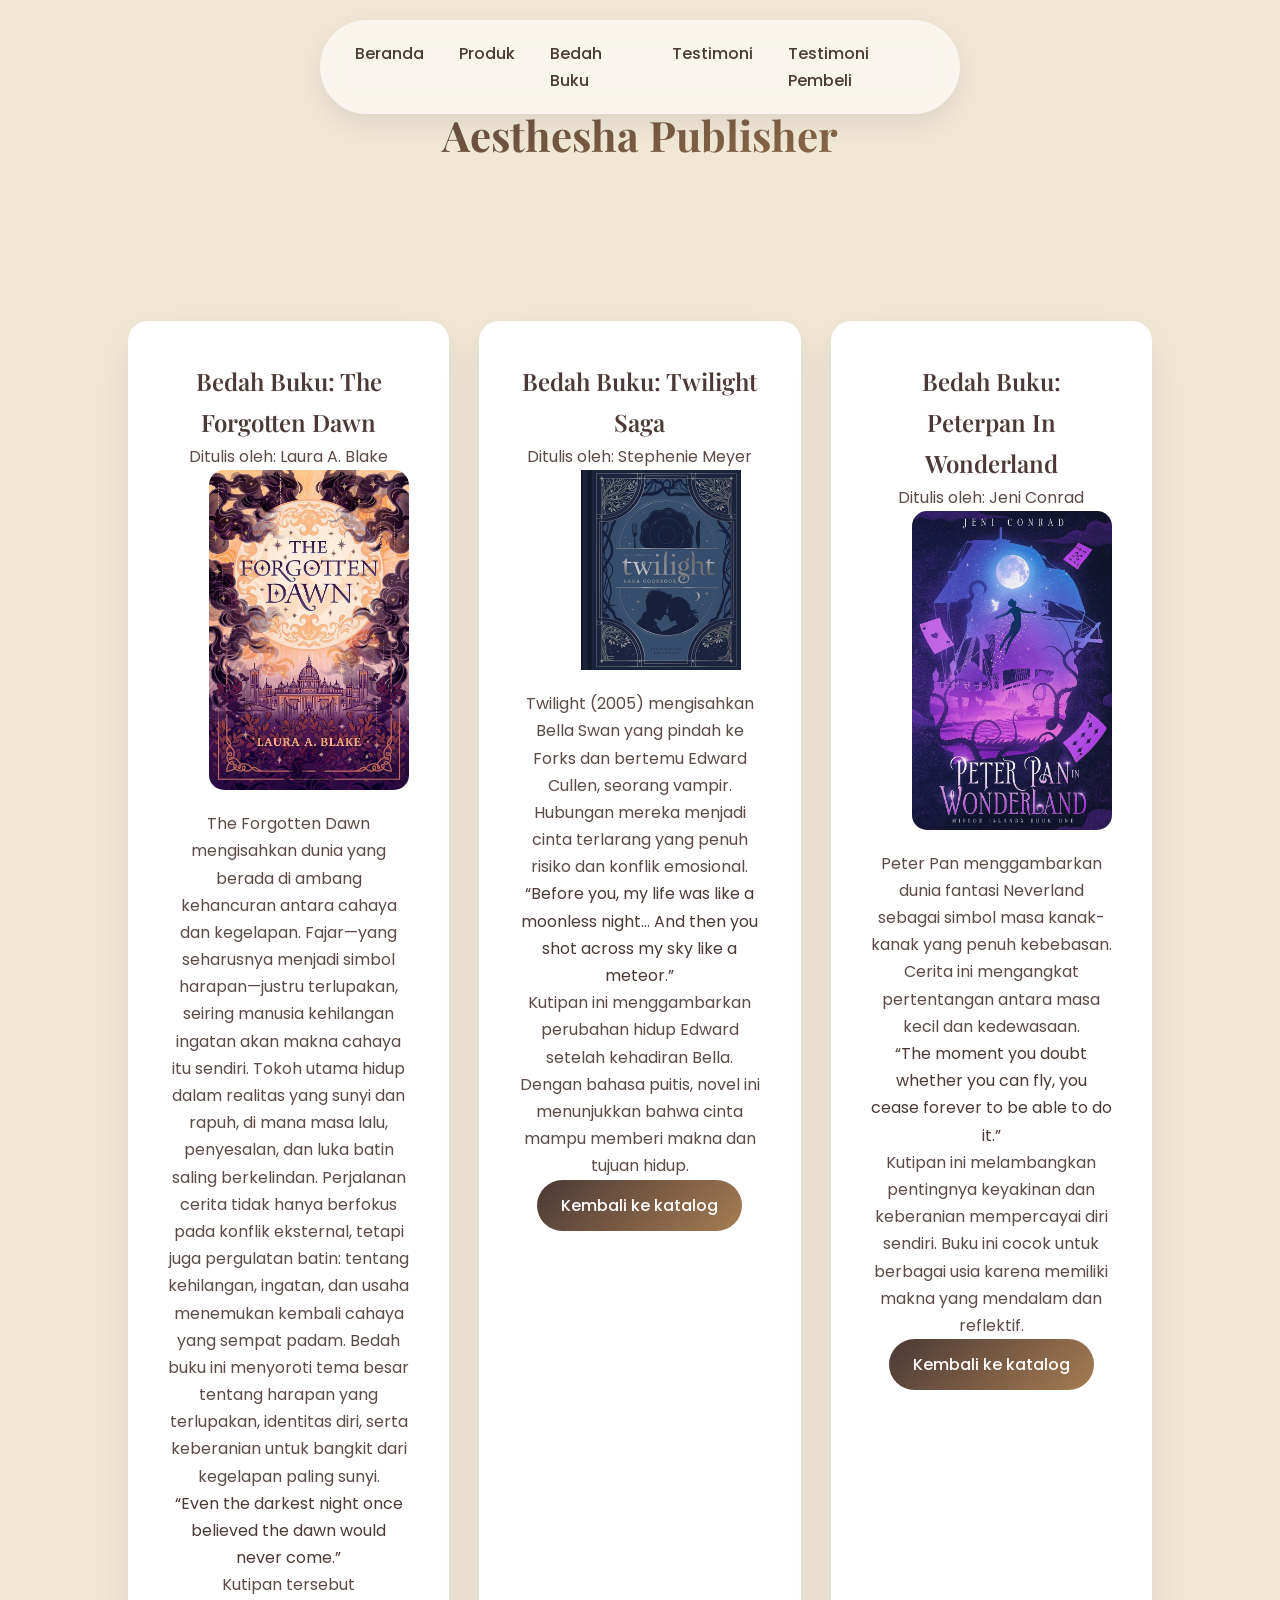
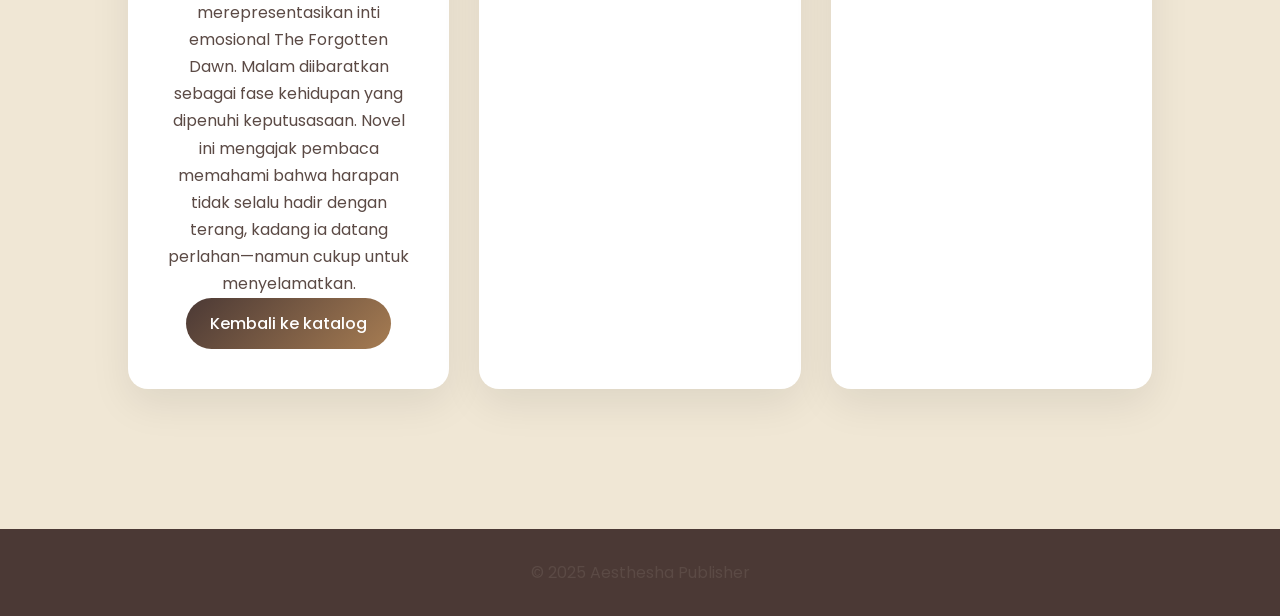
==== bedah-buku.html @ 23646049 "Update bedah-buku.html" ====
<!DOCTYPE html>
<html lang="id">
<head>
    <meta charset="UTF-8">
    <meta name="viewport" content="width=device-width, initial-scale=1.0">
    <title>Bedah Buku</title>
    <link rel="stylesheet" href="style.css" />
</head>
<body>

<nav>
    <a href="index.html">Beranda</a>
    <a href="produk.html">Produk</a>
    <a href="bedah-buku.html">Bedah Buku</a>
    <a href="testimoni.html">Testimoni</a>
    <a href="tampil-testimoni.html">Testimoni Pembeli</a>
</nav>

<h1>Aesthesha Publisher</h1>

<main>
<section class="daftar-produk">

<!-- ARTIKEL 1 -->
<article class="artikel">
    <h2>Bedah Buku: The Forgotten Dawn</h2>
    <p class="penulis">Ditulis oleh: Laura A. Blake</p>

    <img src="The Forgotten Dawn.jpg" alt="sampul The Forgotten Dawn" class="sampul">

    <p>
        The Forgotten Dawn mengisahkan dunia yang berada di ambang kehancuran antara cahaya dan kegelapan. Fajar—yang seharusnya menjadi simbol harapan—justru terlupakan, seiring manusia kehilangan ingatan akan makna cahaya itu sendiri. Tokoh utama hidup dalam realitas yang sunyi dan rapuh, di mana masa lalu, penyesalan, dan luka batin saling berkelindan. Perjalanan cerita tidak hanya berfokus pada konflik eksternal, tetapi juga pergulatan batin: tentang kehilangan, ingatan, dan usaha menemukan kembali cahaya yang sempat padam. Bedah buku ini menyoroti tema besar tentang harapan yang terlupakan, identitas diri, serta keberanian untuk bangkit dari kegelapan paling sunyi.
    </p>

    <blockquote>
        “Even the darkest night once believed the dawn would never come.”
    </blockquote>

    <p>
        Kutipan tersebut merepresentasikan inti emosional The Forgotten Dawn. Malam diibaratkan sebagai fase kehidupan yang dipenuhi keputusasaan. Novel ini mengajak pembaca memahami bahwa harapan tidak selalu hadir dengan terang, kadang ia datang perlahan—namun cukup untuk menyelamatkan.
    </p>

    <a href="produk.html" class="btn-kembali">Kembali ke katalog</a>
</article>


<!-- ARTIKEL 2 -->
<article class="artikel">
    <h2>Bedah Buku: Twilight Saga</h2>
    <p class="penulis">Ditulis oleh: Stephenie Meyer</p>

    <img src="twilight.jpg" alt="sampul Twilight" class="sampul">

    <p>
        Twilight (2005) mengisahkan Bella Swan yang pindah ke Forks dan bertemu Edward Cullen, seorang vampir. Hubungan mereka menjadi cinta terlarang yang penuh risiko dan konflik emosional.
    </p>

    <blockquote>
        “Before you, my life was like a moonless night... And then you shot across my sky like a meteor.”
    </blockquote>

    <p>
        Kutipan ini menggambarkan perubahan hidup Edward setelah kehadiran Bella. Dengan bahasa puitis, novel ini menunjukkan bahwa cinta mampu memberi makna dan tujuan hidup.
    </p>

    <a href="produk.html" class="btn-kembali">Kembali ke katalog</a>
</article>


<!-- ARTIKEL 3 -->
<article class="artikel">
    <h2>Bedah Buku: Peterpan In Wonderland</h2>
    <p class="penulis">Ditulis oleh: Jeni Conrad</p>

    <img src="peterpan.jpg" alt="sampul Peterpan" class="sampul">

    <p>
        Peter Pan menggambarkan dunia fantasi Neverland sebagai simbol masa kanak-kanak yang penuh kebebasan. Cerita ini mengangkat pertentangan antara masa kecil dan kedewasaan.
    </p>

    <blockquote>
        “The moment you doubt whether you can fly, you cease forever to be able to do it.”
    </blockquote>

    <p>
        Kutipan ini melambangkan pentingnya keyakinan dan keberanian mempercayai diri sendiri. Buku ini cocok untuk berbagai usia karena memiliki makna yang mendalam dan reflektif.
    </p>

    <a href="produk.html" class="btn-kembali">Kembali ke katalog</a>
</article>

</section>
</main>

<footer>
    <p>&copy; 2025 Aesthesha Publisher</p>
</footer>

</body>
</html>
---- style.css ----
@import url('https://fonts.googleapis.com/css2?family=Poppins:wght@300;400;500;600;700&family=Playfair+Display:wght@500;600;700&display=swap');
:root {
    --primary: #4b3935;
    --secondary: #cc953c;
    --cream: #F0E7D5;
    --soft-bg: #f8f5ee;
    --gradient: linear-gradient(135deg, #4b3935, #a67c52);
}

/* =========================
   GLOBAL STYLE
========================= */
body {
    margin: 0;
    padding: 0;
    font-family: 'Poppins', sans-serif;
    background: var(--soft-bg);
    color: var(--primary);
    line-height: 1.7;
}

/* Smooth transition global */
* {
    transition: all 0.3s ease-in-out;
}

/* =========================
   HEADINGS
========================= */
h1 {
    font-family: 'Playfair Display', serif;
    font-size: 42px;
    text-align: center;
    background: var(--gradient);
    -webkit-background-clip: text;
    -webkit-text-fill-color: transparent;
    margin-bottom: 10px;
}

h2 {
    font-family: 'Playfair Display', serif;
    font-weight: 600;
    text-align: center;
}

p {
    font-size: 16px;
    color: #5b4a45;
}

/* =========================
   HERO / SUB HEADER
========================= */
.sub-header {
    height: 350px;
    background-image: url(https://i.pinimg.com/1200x/c6/0b/34/c60b342e18bf46564493414c7ae3e330.jpg);
    background-size: cover;
    background-position: center;
    display: flex;
    justify-content: center;
    align-items: center;
    position: relative;
    color: white;
    font-size: 40px;
    font-weight: 600;
}

.sub-header::after {
    content: "";
    position: absolute;
    inset: 0;
    background: rgba(0,0,0,0.4);
    backdrop-filter: blur(3px);
}

.sub-header h1 {
    position: relative;
    z-index: 2;
    -webkit-text-fill-color: white;
}

/* =========================
   PRODUCT GRID
========================= */
.daftar-produk {
    display: grid;
    grid-template-columns: repeat(auto-fit, minmax(260px, 1fr));
    gap: 30px;
    padding: 60px 10%;
}

/* Product Card - Glass Modern */
.produk {
    background: rgba(255, 255, 255, 0.6);
    backdrop-filter: blur(12px);
    border-radius: 20px;
    padding: 25px;
    text-align: center;
    box-shadow: 0 10px 25px rgba(0,0,0,0.08);
}

.produk:hover {
    transform: translateY(-10px);
    box-shadow: 0 20px 40px rgba(0,0,0,0.15);
}

.produk img {
    width: 170px;
    border-radius: 15px;
    margin-bottom: 15px;
}

.produk h2 {
    font-size: 20px;
    margin-bottom: 5px;
}

.harga {
    font-weight: 600;
    color: var(--secondary);
    font-size: 18px;
}

/* =========================
   BUTTON
========================= */
.btn-kembali,
form button {
    display: inline-block;
    padding: 12px 24px;
    border-radius: 50px;
    background: var(--gradient);
    color: white;
    border: none;
    cursor: pointer;
    font-weight: 500;
}

.btn-kembali:hover,
form button:hover {
    transform: scale(1.05);
    box-shadow: 0 10px 20px rgba(0,0,0,0.2);
}

/* =========================
   ARTICLE SECTION
========================= */
.artikel {
    max-width: 800px;
    margin: 80px auto;
    padding: 40px;
    background: white;
    border-radius: 20px;
    box-shadow: 0 15px 40px rgba(0,0,0,0.08);
}

.artikel .sampul {
    width: 200px;
    float: right;
    margin: 0 0 20px 20px;
    border-radius: 15px;
}

/* =========================
   FORM STYLE
========================= */
.formulir {
    max-width: 600px;
    margin: 60px auto;
    padding: 40px;
    background: white;
    border-radius: 20px;
    box-shadow: 0 15px 35px rgba(0,0,0,0.08);
}

form input,
form select,
form textarea {
    width: 100%;
    padding: 12px;
    margin-bottom: 20px;
    border-radius: 10px;
    border: 1px solid #ddd;
    background: #fafafa;
}

form input:focus,
form select:focus,
form textarea:focus {
    border-color: var(--secondary);
    box-shadow: 0 0 0 3px rgba(204,149,60,0.2);
}
/* =========================
   NAVBAR MODERN ELEGANT
========================= */

nav {
    position: fixed;
    top: 20px;
    left: 50%;
    transform: translateX(-50%);
    background: rgba(255, 255, 255, 0.65);
    backdrop-filter: blur(15px);
    padding: 14px 35px;
    border-radius: 50px;
    display: flex;
    gap: 35px;
    box-shadow: 0 10px 30px rgba(0,0,0,0.08);
    z-index: 1000;
}

/* Hilangkan default link style */
nav a {
    text-decoration: none;
    color: #4b3935;
    font-weight: 500;
    position: relative;
    padding: 6px 0;
    transition: 0.3s ease;
}

/* Animasi underline modern */
nav a::after {
    content: "";
    position: absolute;
    width: 0%;
    height: 2px;
    bottom: 0;
    left: 0;
    background: #cc953c;
    transition: 0.3s ease;
}

nav a:hover::after {
    width: 100%;
}

nav a:hover {
    color: #cc953c;
}

/* ===== ROOT COLORS ===== */
:root {
    --primary: #4b3935;
    --secondary: #cc953c;
    --cream: #F0E7D5;
}

/* ===== GLOBAL ===== */
* { box-sizing: border-box; margin:0; padding:0; transition: all 0.3s ease-in-out;}
body {
    font-family: 'Poppins', sans-serif;
    line-height: 1.7;
    background: var(--cream);
    color: var(--primary);
}
a { text-decoration: none; }

/* ===== NAVBAR ===== */
nav {
    position: fixed;
    top: 20px;
    left: 50%;
    transform: translateX(-50%);
    background: rgba(255,255,255,0.6);
    backdrop-filter: blur(12px);
    padding: 14px 35px;
    border-radius: 50px;
    display: flex;
    gap: 35px;
    box-shadow: 0 10px 30px rgba(0,0,0,0.08);
    z-index: 1000;
}
nav a {
    color: var(--primary);
    font-weight: 500;
    position: relative;
    padding: 6px 0;
}
nav a::after {
    content: "";
    position: absolute;
    width: 0%;
    height: 2px;
    bottom: 0;
    left: 0;
    background: var(--secondary);
    transition: 0.3s ease;
}
nav a:hover::after { width: 100%; }
nav a:hover { color: var(--secondary); }

body { padding-top: 100px; } /* supaya navbar tidak menutupi konten */

/* ===== HERO ===== */
.hero-intro {
    height: 80vh;
    background: linear-gradient(rgba(0,0,0,0.5), rgba(0,0,0,0.5)),
                url('https://i.pinimg.com/1200x/c5/23/e6/c523e62aae341afcd67e589ad8c7843d.jpg');
    background-size: cover;
    background-position: center;
    display: flex;
    align-items: center;
    justify-content: center;
    text-align: center;
}
.hero-content { color: white; }
.hero-content h1 { font-size: 48px; font-family: 'Playfair Display', serif; }
.hero-content .tagline { font-size: 18px; margin-top: 10px; font-style: italic; }

/* ===== SECTION ===== */
section { padding: 80px 10%; text-align: center; }
.intro p, .closing p { max-width: 700px; margin: 20px auto; font-size: 17px; }
.collection ul { list-style: none; padding:0; max-width: 800px; margin:40px auto; text-align:left; }
.collection li { margin: 15px 0; font-size: 17px; }

/* ===== CLOSING SECTION ===== */
.closing {
    background: linear-gradient(135deg, var(--primary), var(--secondary));
    color: white;
    border-radius: 20px;
    margin: 60px 10%;
    padding: 60px 20px;
}

/* ===== FOOTER ===== */
footer {
    text-align: center;
    padding: 30px;
    background: var(--primary);
    color: var(--cream);

    blockquote {
    font-style: italic;                 /* Italic untuk kesan klasik */
    padding-left: 20px;                 /* Jarak dari border */
    margin: 20px 0;                     /* Jarak dari paragraf lain */
    border-left: 4px solid #4b3935;     /* Border kiri warna coklat tua */
    color: #4b3935;                     /* Warna teks coklat sesuai tema */
    background-color: #F0E7D5;          /* Cream background ringan */
    border-radius: 5px;                 /* Sedikit lengkung di kotak */
    padding: 15px 20px;                 /* Ruang dalam block */
    box-shadow: 0 2px 5px rgba(75, 57, 53, 0.1); /* Sedikit shadow untuk depth */
    margin-top: 60px;
}
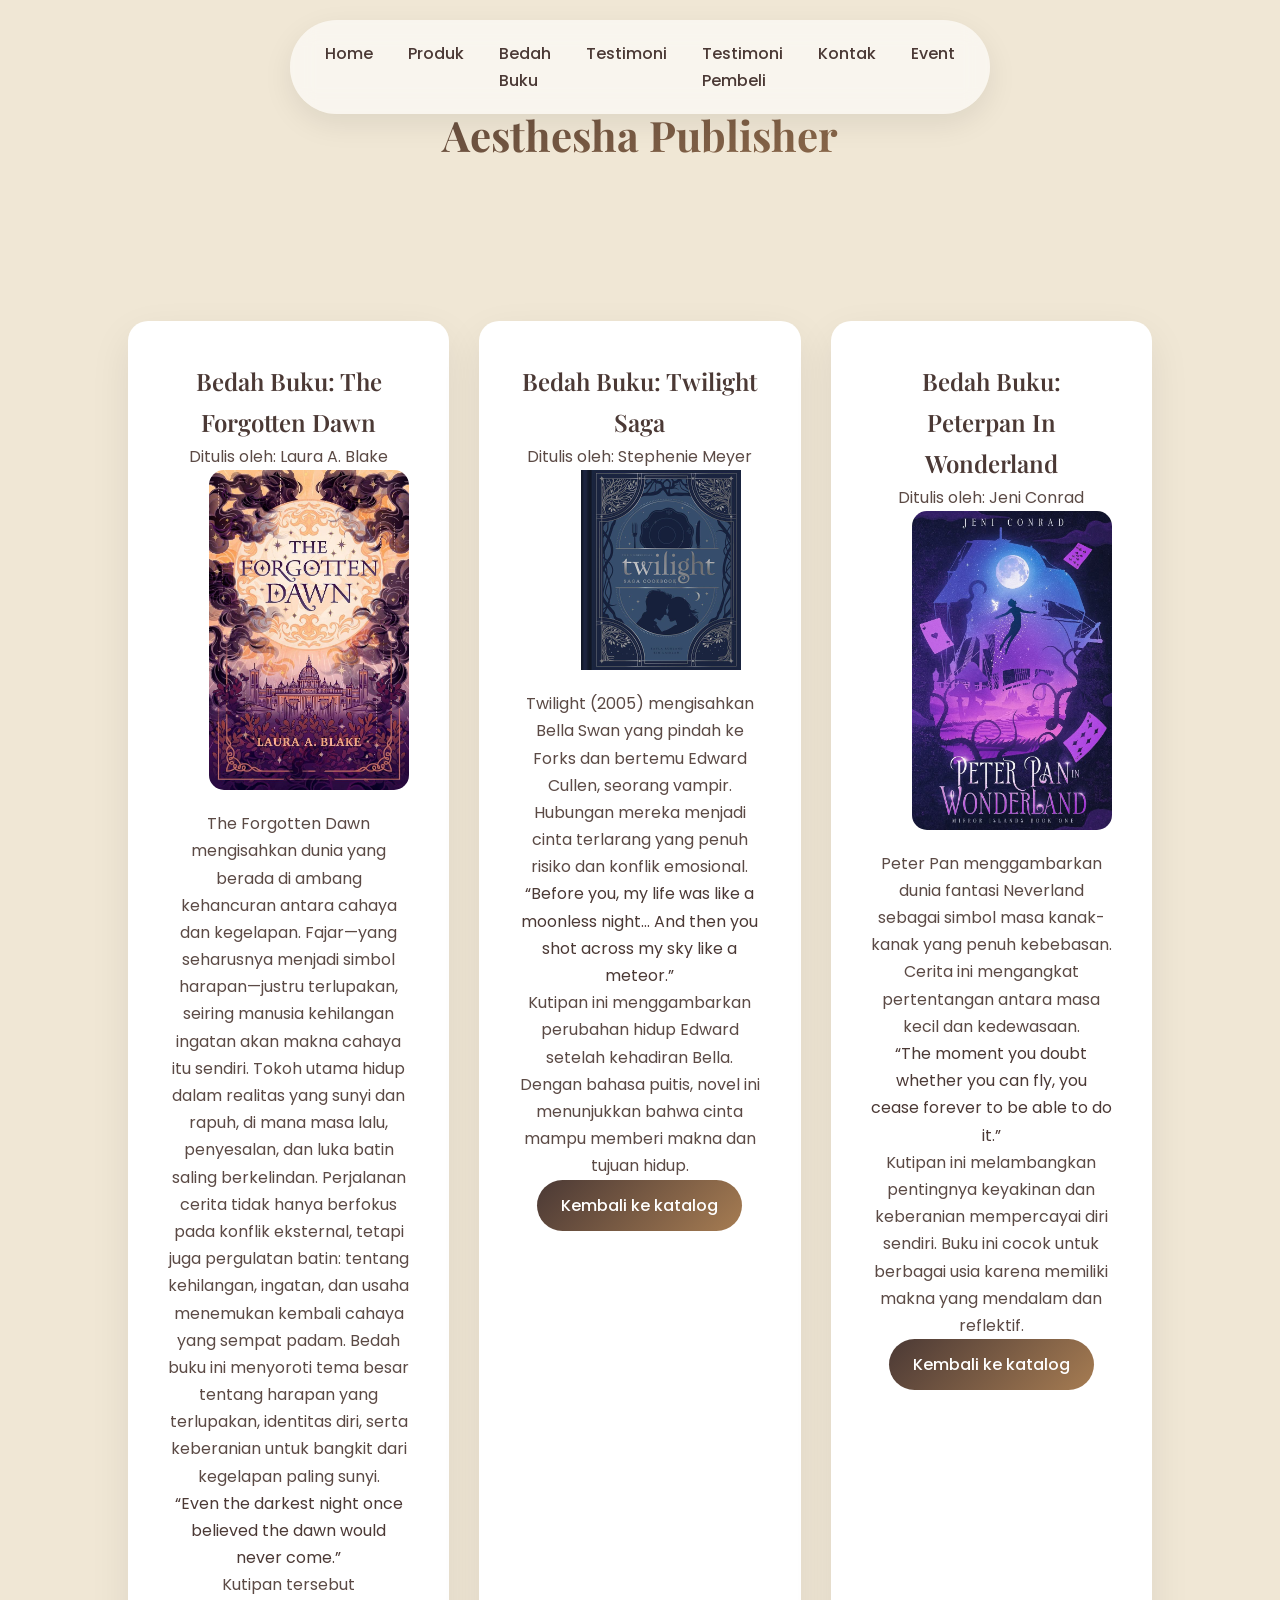
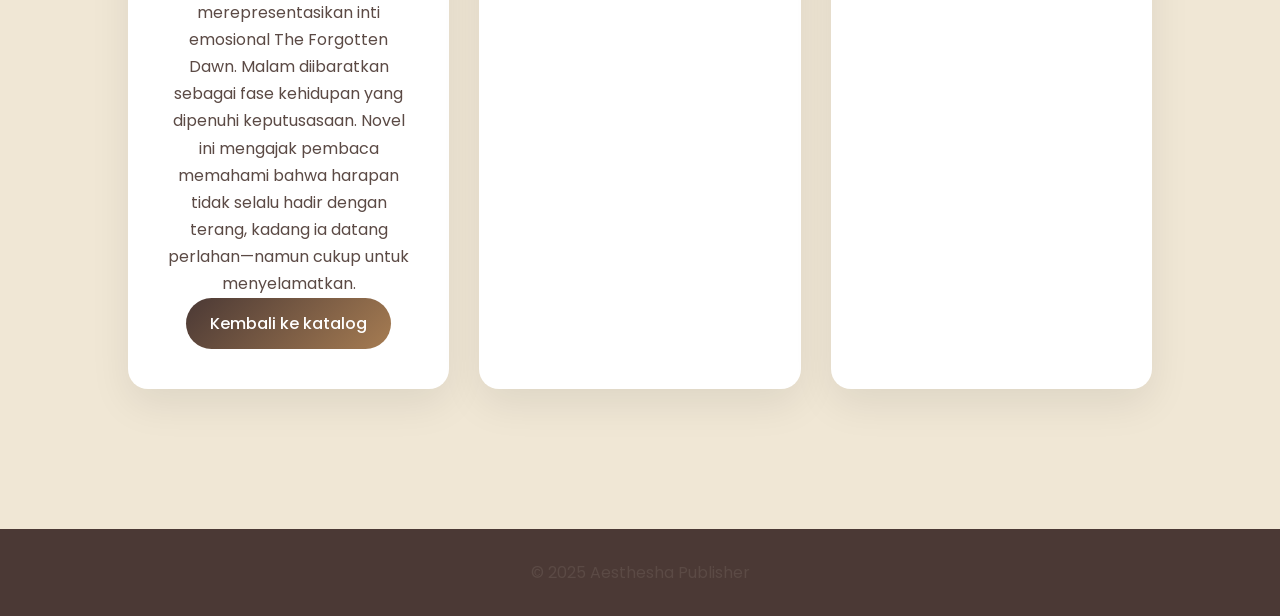
==== commit f198a99c: "Update bedah-buku.html" ====
--- a/bedah-buku.html
+++ b/bedah-buku.html
@@ -9,11 +9,13 @@
 <body>
 
 <nav>
-    <a href="index.html">Beranda</a>
+    <a href="index.html">Home</a>
     <a href="produk.html">Produk</a>
-    <a href="bedah-buku.html">Bedah Buku</a>
+    <a href="bedahbuku.html">Bedah Buku</a>
     <a href="testimoni.html">Testimoni</a>
     <a href="tampil-testimoni.html">Testimoni Pembeli</a>
+    <a href="kontak.html">Kontak</a>
+    <a href="event.html">Event</a>
 </nav>
 
 <h1>Aesthesha Publisher</h1>
@@ -98,3 +100,4 @@
 
 </body>
 </html>
+
--- a/style.css
+++ b/style.css
@@ -343,6 +343,80 @@
     margin-top: 60px;
 }
 
-
-
-
+    body {
+    font-family: Arial, sans-serif;
+    margin: 0;
+    padding: 0;
+}
+
+nav {
+    background: #f3f3f3;
+    padding: 12px;
+    text-align: center;
+}
+
+nav a {
+    margin: 0 15px;
+    text-decoration: none;
+    color: #333;
+}
+
+h1 {
+    text-align: center;
+    margin-top: 30px;
+}
+
+.daftar-produk {
+    width: 80%;
+    margin: auto;
+    padding: 40px 0;
+}
+
+.artikel {
+    background: #ffffff;
+    padding: 25px;
+    margin-bottom: 40px;
+    border-radius: 15px;
+    box-shadow: 0 10px 20px rgba(0,0,0,0.1);
+    transition: 0.3s;
+}
+
+.artikel:hover {
+    transform: translateY(-5px);
+}
+
+.penulis {
+    font-style: italic;
+    color: gray;
+}
+
+.sampul {
+    width: 200px;
+    margin: 15px 0;
+    border-radius: 10px;
+}
+
+blockquote {
+    border-left: 4px solid #aaa;
+    padding-left: 10px;
+    font-style: italic;
+    color: #555;
+}
+
+.btn-kembali {
+    display: inline-block;
+    margin-top: 15px;
+    padding: 8px 15px;
+    background: #6c63ff;
+    color: white;
+    text-decoration: none;
+    border-radius: 8px;
+}
+
+.btn-kembali:hover {
+    background: #4e47cc;
+}
+
+
+
+
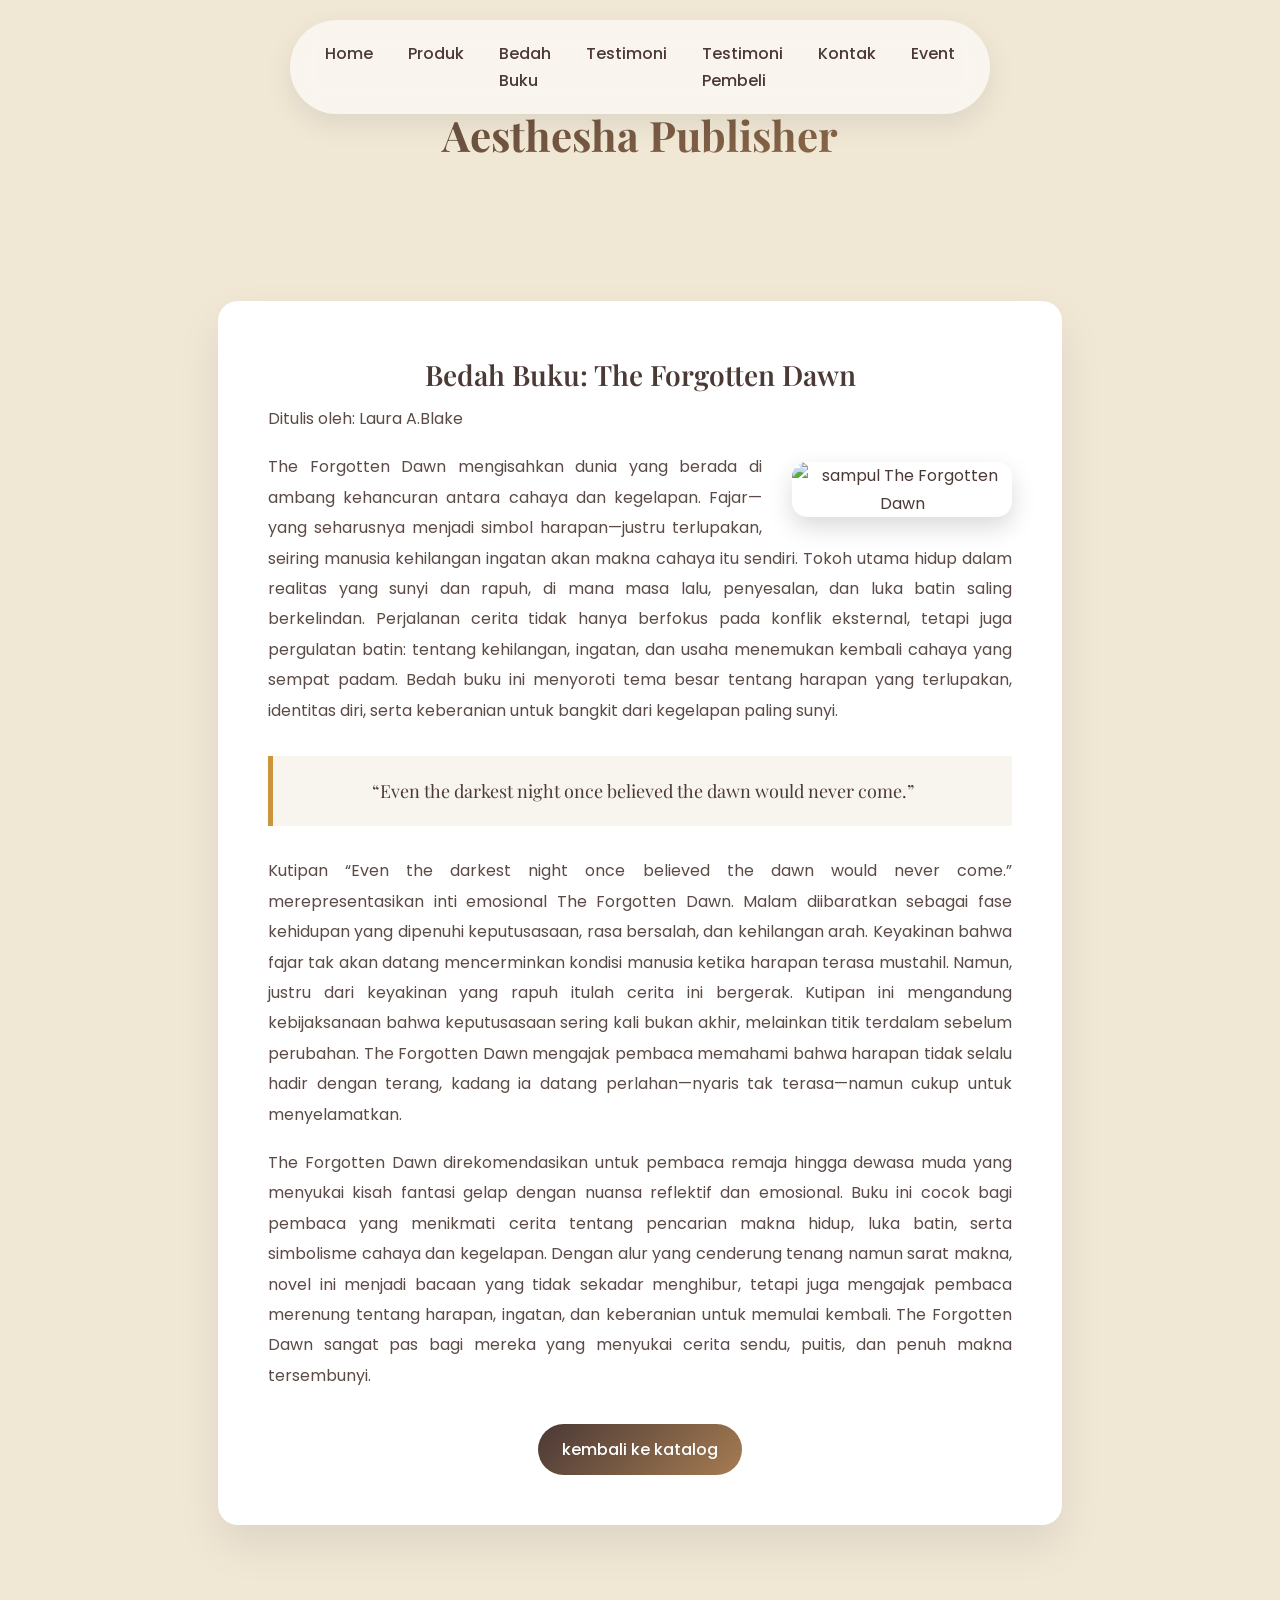
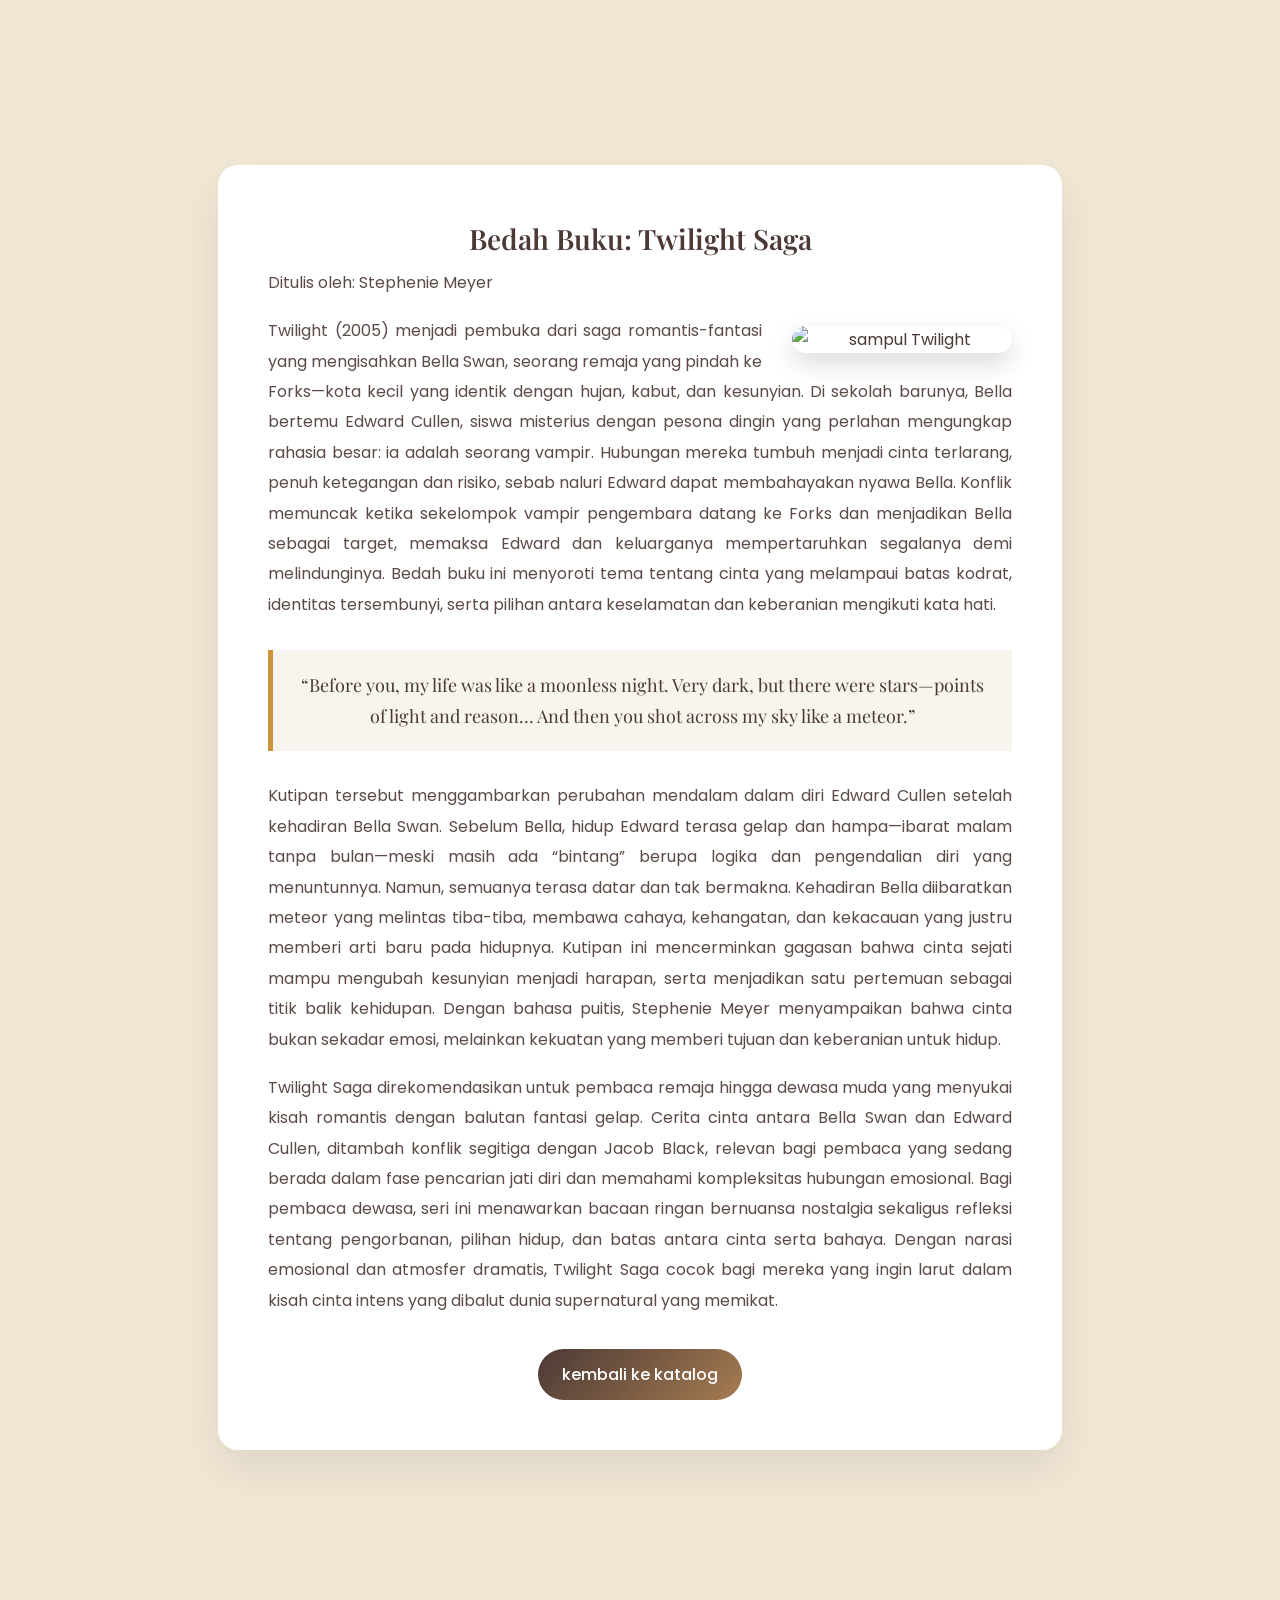
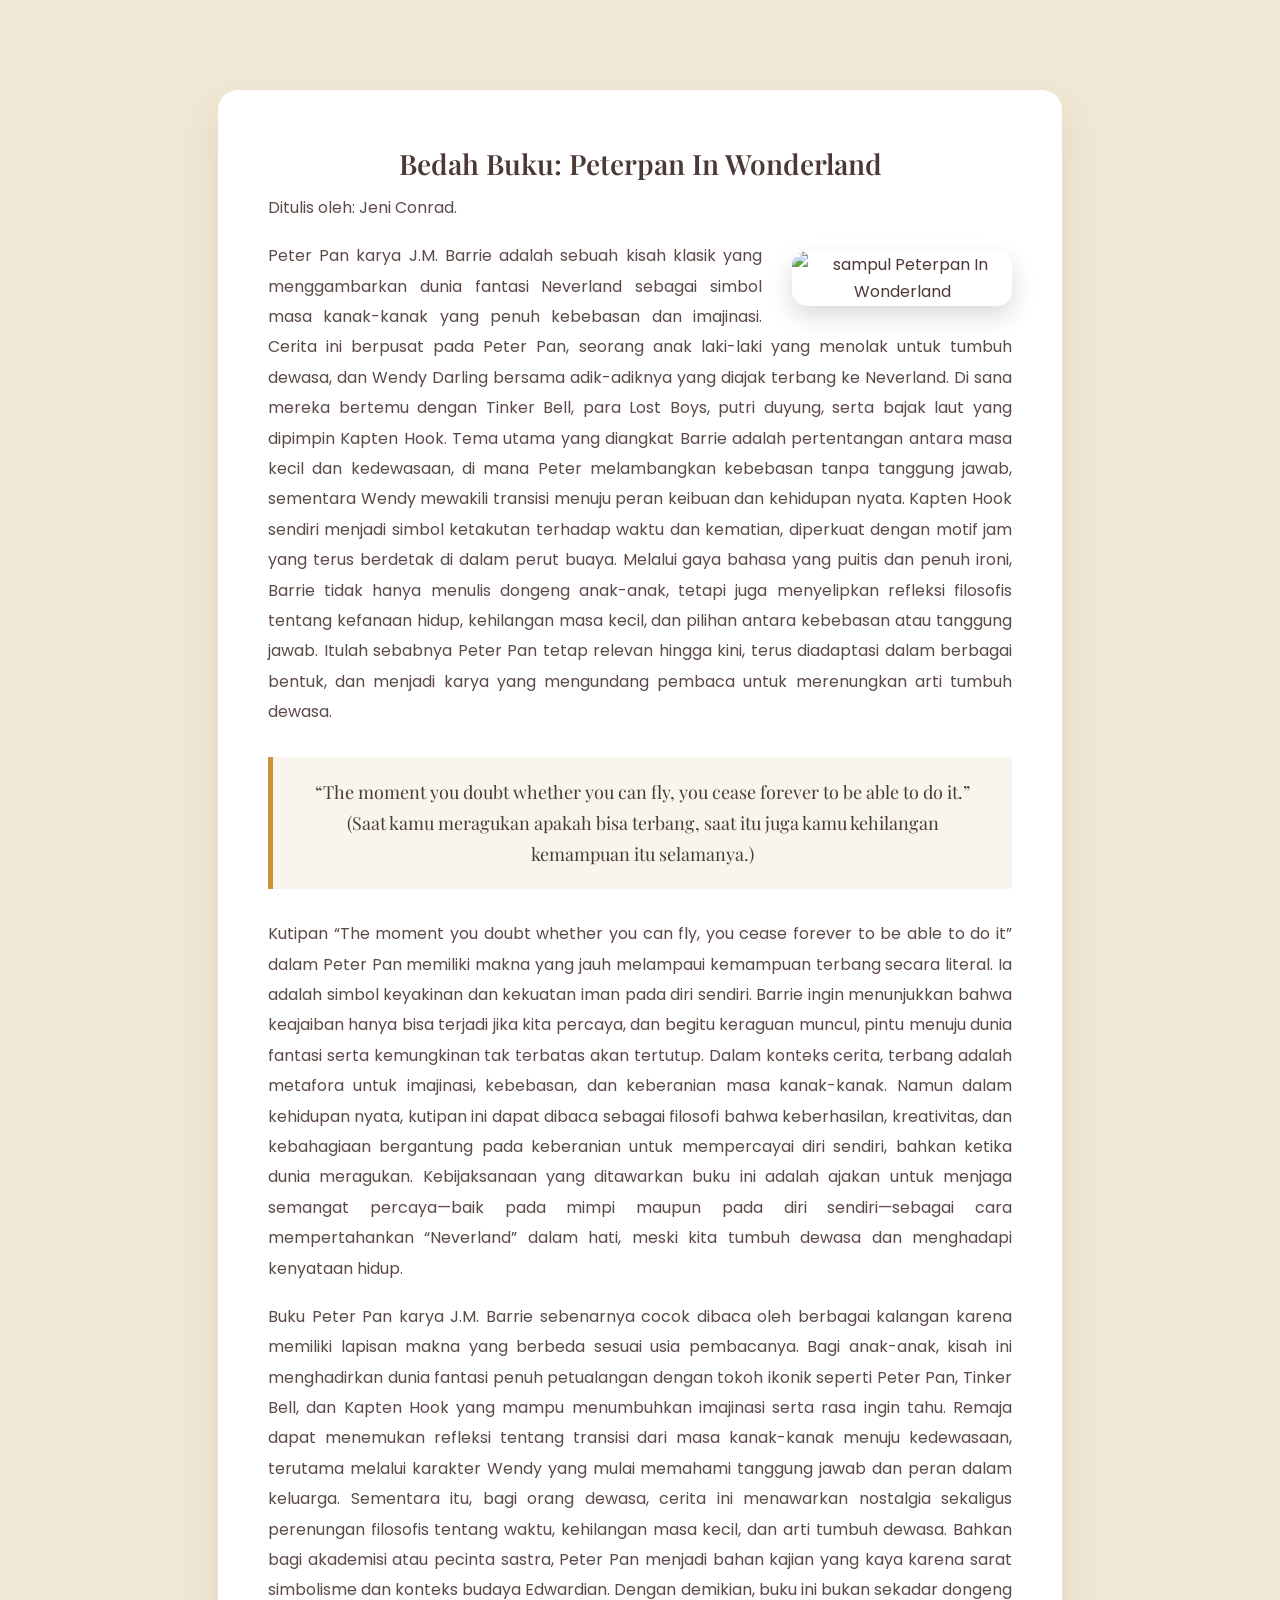
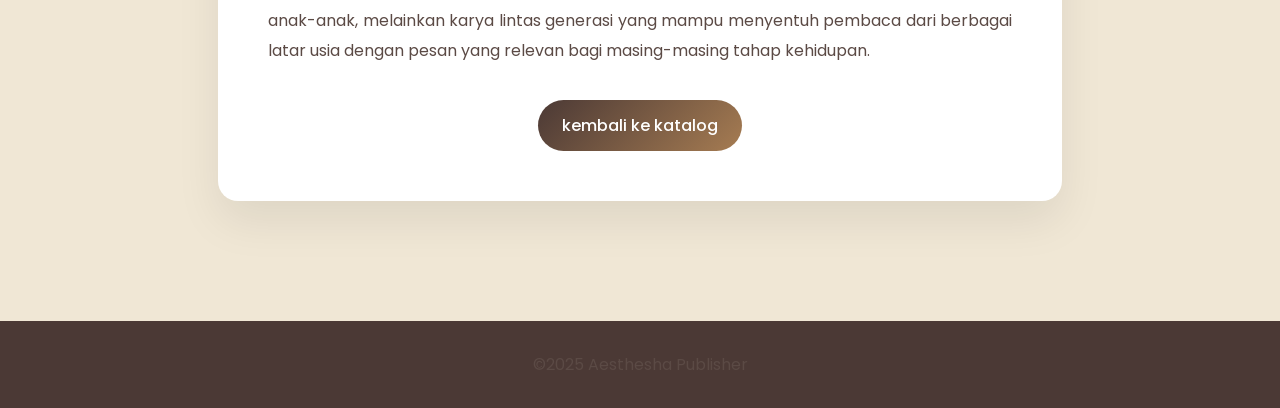
==== commit d5b42d54: "Update bedah-buku.html" ====
--- a/bedah-buku.html
+++ b/bedah-buku.html
@@ -3,11 +3,77 @@
 <head>
     <meta charset="UTF-8">
     <meta name="viewport" content="width=device-width, initial-scale=1.0">
-    <title>Bedah Buku</title>
+    <title>Produk Buku</title>
     <link rel="stylesheet" href="style.css" />
+    <style>
+.daftar-produk{
+    max-width:1100px;
+    margin:auto;
+}
+
+.artikel{
+    max-width:850px;
+    margin:60px auto;
+    padding:50px;
+    background:white;
+    border-radius:20px;
+    box-shadow:0 20px 45px rgba(0,0,0,0.08);
+}
+
+.artikel h2{
+    font-size:28px;
+    margin-bottom:5px;
+}
+
+.penulis{
+    text-align:center;
+    font-size:14px;
+    color:#a67c52;
+    margin-bottom:25px;
+    letter-spacing:.5px;
+}
+
+.artikel p{
+    text-align:justify;
+    line-height:1.9;
+    margin-bottom:18px;
+}
+
+/* Sampul buku */
+.artikel .sampul{
+    width:220px;
+    float:right;
+    margin:10px 0 20px 30px;
+    border-radius:15px;
+    box-shadow:0 10px 25px rgba(0,0,0,0.15);
+}
+
+/* Kutipan */
+.artikel blockquote{
+    font-family:'Playfair Display', serif;
+    font-size:18px;
+    background:#f8f5ee;
+    border-left:5px solid var(--secondary);
+    padding:20px 25px;
+    margin:30px 0;
+}
+
+/* tombol */
+.artikel .btn-kembali{
+    margin-top:15px;
+    display:inline-block;
+}
+
+/* clear float */
+.artikel::after{
+    content:"";
+    display:block;
+    clear:both;
+}
+
+    </style>
 </head>
 <body>
-
 <nav>
     <a href="index.html">Home</a>
     <a href="produk.html">Produk</a>
@@ -17,18 +83,14 @@
     <a href="kontak.html">Kontak</a>
     <a href="event.html">Event</a>
 </nav>
-
 <h1>Aesthesha Publisher</h1>
 
-<main>
 <section class="daftar-produk">
+<main class="artikel">
+    <h2>Bedah Buku: The Forgotten Dawn</h2>
+    <p class="Penulis">Ditulis oleh: Laura A.Blake </p>
 
-<!-- ARTIKEL 1 -->
-<article class="artikel">
-    <h2>Bedah Buku: The Forgotten Dawn</h2>
-    <p class="penulis">Ditulis oleh: Laura A. Blake</p>
-
-    <img src="The Forgotten Dawn.jpg" alt="sampul The Forgotten Dawn" class="sampul">
+    <img src="image/The Forgotten Dawn.jpg" alt="sampul The Forgotten Dawn" class="sampul">
 
     <p>
         The Forgotten Dawn mengisahkan dunia yang berada di ambang kehancuran antara cahaya dan kegelapan. Fajar—yang seharusnya menjadi simbol harapan—justru terlupakan, seiring manusia kehilangan ingatan akan makna cahaya itu sendiri. Tokoh utama hidup dalam realitas yang sunyi dan rapuh, di mana masa lalu, penyesalan, dan luka batin saling berkelindan. Perjalanan cerita tidak hanya berfokus pada konflik eksternal, tetapi juga pergulatan batin: tentang kehilangan, ingatan, dan usaha menemukan kembali cahaya yang sempat padam. Bedah buku ini menyoroti tema besar tentang harapan yang terlupakan, identitas diri, serta keberanian untuk bangkit dari kegelapan paling sunyi.
@@ -39,65 +101,70 @@
     </blockquote>
 
     <p>
-        Kutipan tersebut merepresentasikan inti emosional The Forgotten Dawn. Malam diibaratkan sebagai fase kehidupan yang dipenuhi keputusasaan. Novel ini mengajak pembaca memahami bahwa harapan tidak selalu hadir dengan terang, kadang ia datang perlahan—namun cukup untuk menyelamatkan.
+        Kutipan “Even the darkest night once believed the dawn would never come.” merepresentasikan inti emosional The Forgotten Dawn. Malam diibaratkan sebagai fase kehidupan yang dipenuhi keputusasaan, rasa bersalah, dan kehilangan arah. Keyakinan bahwa fajar tak akan datang mencerminkan kondisi manusia ketika harapan terasa mustahil. Namun, justru dari keyakinan yang rapuh itulah cerita ini bergerak. Kutipan ini mengandung kebijaksanaan bahwa keputusasaan sering kali bukan akhir, melainkan titik terdalam sebelum perubahan. The Forgotten Dawn mengajak pembaca memahami bahwa harapan tidak selalu hadir dengan terang, kadang ia datang perlahan—nyaris tak terasa—namun cukup untuk menyelamatkan.
     </p>
 
-    <a href="produk.html" class="btn-kembali">Kembali ke katalog</a>
-</article>
+    <p>
+        The Forgotten Dawn direkomendasikan untuk pembaca remaja hingga dewasa muda yang menyukai kisah fantasi gelap dengan nuansa reflektif dan emosional. Buku ini cocok bagi pembaca yang menikmati cerita tentang pencarian makna hidup, luka batin, serta simbolisme cahaya dan kegelapan. Dengan alur yang cenderung tenang namun sarat makna, novel ini menjadi bacaan yang tidak sekadar menghibur, tetapi juga mengajak pembaca merenung tentang harapan, ingatan, dan keberanian untuk memulai kembali. The Forgotten Dawn sangat pas bagi mereka yang menyukai cerita sendu, puitis, dan penuh makna tersembunyi.
+    </p>
 
+    <a href="produk.html" class="btn-kembali">kembali ke katalog</a>
+</main>
+</section>
 
-<!-- ARTIKEL 2 -->
-<article class="artikel">
+<section class="daftar-produk">
+<main class="artikel">
     <h2>Bedah Buku: Twilight Saga</h2>
-    <p class="penulis">Ditulis oleh: Stephenie Meyer</p>
+    <p class="Penulis">Ditulis oleh: Stephenie Meyer</p>
 
-    <img src="twilight.jpg" alt="sampul Twilight" class="sampul">
+    <img src="image/twilight.jpg" alt="sampul Twilight" class="sampul">
 
     <p>
-        Twilight (2005) mengisahkan Bella Swan yang pindah ke Forks dan bertemu Edward Cullen, seorang vampir. Hubungan mereka menjadi cinta terlarang yang penuh risiko dan konflik emosional.
+        Twilight (2005) menjadi pembuka dari saga romantis-fantasi yang mengisahkan Bella Swan, seorang remaja yang pindah ke Forks—kota kecil yang identik dengan hujan, kabut, dan kesunyian. Di sekolah barunya, Bella bertemu Edward Cullen, siswa misterius dengan pesona dingin yang perlahan mengungkap rahasia besar: ia adalah seorang vampir. Hubungan mereka tumbuh menjadi cinta terlarang, penuh ketegangan dan risiko, sebab naluri Edward dapat membahayakan nyawa Bella. Konflik memuncak ketika sekelompok vampir pengembara datang ke Forks dan menjadikan Bella sebagai target, memaksa Edward dan keluarganya mempertaruhkan segalanya demi melindunginya. Bedah buku ini menyoroti tema tentang cinta yang melampaui batas kodrat, identitas tersembunyi, serta pilihan antara keselamatan dan keberanian mengikuti kata hati.
     </p>
 
     <blockquote>
-        “Before you, my life was like a moonless night... And then you shot across my sky like a meteor.”
+        “Before you, my life was like a moonless night. Very dark, but there were stars—points of light and reason… And then you shot across my sky like a meteor.”
     </blockquote>
 
     <p>
-        Kutipan ini menggambarkan perubahan hidup Edward setelah kehadiran Bella. Dengan bahasa puitis, novel ini menunjukkan bahwa cinta mampu memberi makna dan tujuan hidup.
+        Kutipan tersebut menggambarkan perubahan mendalam dalam diri Edward Cullen setelah kehadiran Bella Swan. Sebelum Bella, hidup Edward terasa gelap dan hampa—ibarat malam tanpa bulan—meski masih ada “bintang” berupa logika dan pengendalian diri yang menuntunnya. Namun, semuanya terasa datar dan tak bermakna. Kehadiran Bella diibaratkan meteor yang melintas tiba-tiba, membawa cahaya, kehangatan, dan kekacauan yang justru memberi arti baru pada hidupnya. Kutipan ini mencerminkan gagasan bahwa cinta sejati mampu mengubah kesunyian menjadi harapan, serta menjadikan satu pertemuan sebagai titik balik kehidupan. Dengan bahasa puitis, Stephenie Meyer menyampaikan bahwa cinta bukan sekadar emosi, melainkan kekuatan yang memberi tujuan dan keberanian untuk hidup.
     </p>
 
-    <a href="produk.html" class="btn-kembali">Kembali ke katalog</a>
-</article>
+    <p>
+        Twilight Saga direkomendasikan untuk pembaca remaja hingga dewasa muda yang menyukai kisah romantis dengan balutan fantasi gelap. Cerita cinta antara Bella Swan dan Edward Cullen, ditambah konflik segitiga dengan Jacob Black, relevan bagi pembaca yang sedang berada dalam fase pencarian jati diri dan memahami kompleksitas hubungan emosional. Bagi pembaca dewasa, seri ini menawarkan bacaan ringan bernuansa nostalgia sekaligus refleksi tentang pengorbanan, pilihan hidup, dan batas antara cinta serta bahaya. Dengan narasi emosional dan atmosfer dramatis, Twilight Saga cocok bagi mereka yang ingin larut dalam kisah cinta intens yang dibalut dunia supernatural yang memikat.
+    </p>
+
+    <a href="produk.html" class="btn-kembali">kembali ke katalog</a>
+</main>
+</section>
 
 
-<!-- ARTIKEL 3 -->
-<article class="artikel">
+
+<section class="daftar-produk">
+<main class="artikel">
     <h2>Bedah Buku: Peterpan In Wonderland</h2>
-    <p class="penulis">Ditulis oleh: Jeni Conrad</p>
+    <p class="Penulis">Ditulis oleh: Jeni Conrad.</p>
 
-    <img src="peterpan.jpg" alt="sampul Peterpan" class="sampul">
+    <image src="image/peterpan.jpg" alt="sampul Peterpan In Wonderland" class="sampul"></image>
 
-    <p>
-        Peter Pan menggambarkan dunia fantasi Neverland sebagai simbol masa kanak-kanak yang penuh kebebasan. Cerita ini mengangkat pertentangan antara masa kecil dan kedewasaan.
-    </p>
+    <p> Peter Pan karya J.M. Barrie adalah sebuah kisah klasik yang menggambarkan dunia fantasi Neverland sebagai simbol masa kanak-kanak yang penuh kebebasan dan imajinasi. Cerita ini berpusat pada Peter Pan, seorang anak laki-laki yang menolak untuk tumbuh dewasa, dan Wendy Darling bersama adik-adiknya yang diajak terbang ke Neverland. Di sana mereka bertemu dengan Tinker Bell, para Lost Boys, putri duyung, serta bajak laut yang dipimpin Kapten Hook. Tema utama yang diangkat Barrie adalah pertentangan antara masa kecil dan kedewasaan, di mana Peter melambangkan kebebasan tanpa tanggung jawab, sementara Wendy mewakili transisi menuju peran keibuan dan kehidupan nyata. Kapten Hook sendiri menjadi simbol ketakutan terhadap waktu dan kematian, diperkuat dengan motif jam yang terus berdetak di dalam perut buaya. Melalui gaya bahasa yang puitis dan penuh ironi, Barrie tidak hanya menulis dongeng anak-anak, tetapi juga menyelipkan refleksi filosofis tentang kefanaan hidup, kehilangan masa kecil, dan pilihan antara kebebasan atau tanggung jawab. Itulah sebabnya Peter Pan tetap relevan hingga kini, terus diadaptasi dalam berbagai bentuk, dan menjadi karya yang mengundang pembaca untuk merenungkan arti tumbuh dewasa.</p>
 
     <blockquote>
-        “The moment you doubt whether you can fly, you cease forever to be able to do it.”
+        “The moment you doubt whether you can fly, you cease forever to be able to do it.”  
+(Saat kamu meragukan apakah bisa terbang, saat itu juga kamu kehilangan kemampuan itu selamanya.)
     </blockquote>
 
-    <p>
-        Kutipan ini melambangkan pentingnya keyakinan dan keberanian mempercayai diri sendiri. Buku ini cocok untuk berbagai usia karena memiliki makna yang mendalam dan reflektif.
-    </p>
+    <p>Kutipan “The moment you doubt whether you can fly, you cease forever to be able to do it” dalam Peter Pan memiliki makna yang jauh melampaui kemampuan terbang secara literal. Ia adalah simbol keyakinan dan kekuatan iman pada diri sendiri. Barrie ingin menunjukkan bahwa keajaiban hanya bisa terjadi jika kita percaya, dan begitu keraguan muncul, pintu menuju dunia fantasi serta kemungkinan tak terbatas akan tertutup. Dalam konteks cerita, terbang adalah metafora untuk imajinasi, kebebasan, dan keberanian masa kanak-kanak. Namun dalam kehidupan nyata, kutipan ini dapat dibaca sebagai filosofi bahwa keberhasilan, kreativitas, dan kebahagiaan bergantung pada keberanian untuk mempercayai diri sendiri, bahkan ketika dunia meragukan. Kebijaksanaan yang ditawarkan buku ini adalah ajakan untuk menjaga semangat percaya—baik pada mimpi maupun pada diri sendiri—sebagai cara mempertahankan “Neverland” dalam hati, meski kita tumbuh dewasa dan menghadapi kenyataan hidup.</p>
+   
+    <p>Buku Peter Pan karya J.M. Barrie sebenarnya cocok dibaca oleh berbagai kalangan karena memiliki lapisan makna yang berbeda sesuai usia pembacanya. Bagi anak-anak, kisah ini menghadirkan dunia fantasi penuh petualangan dengan tokoh ikonik seperti Peter Pan, Tinker Bell, dan Kapten Hook yang mampu menumbuhkan imajinasi serta rasa ingin tahu. Remaja dapat menemukan refleksi tentang transisi dari masa kanak-kanak menuju kedewasaan, terutama melalui karakter Wendy yang mulai memahami tanggung jawab dan peran dalam keluarga. Sementara itu, bagi orang dewasa, cerita ini menawarkan nostalgia sekaligus perenungan filosofis tentang waktu, kehilangan masa kecil, dan arti tumbuh dewasa. Bahkan bagi akademisi atau pecinta sastra, Peter Pan menjadi bahan kajian yang kaya karena sarat simbolisme dan konteks budaya Edwardian. Dengan demikian, buku ini bukan sekadar dongeng anak-anak, melainkan karya lintas generasi yang mampu menyentuh pembaca dari berbagai latar usia dengan pesan yang relevan bagi masing-masing tahap kehidupan.</p>
 
-    <a href="produk.html" class="btn-kembali">Kembali ke katalog</a>
-</article>
+<a href="produk.html" class="btn-kembali"> kembali ke katalog </a>
 
+</main>
 </section>
-</main>
-
 <footer>
-    <p>&copy; 2025 Aesthesha Publisher</p>
+    <p>&copy;2025 Aesthesha Publisher</p>
 </footer>
-
 </body>
 </html>
-
--- a/style.css
+++ b/style.css
@@ -343,80 +343,3 @@
     margin-top: 60px;
 }
 
-    body {
-    font-family: Arial, sans-serif;
-    margin: 0;
-    padding: 0;
-}
-
-nav {
-    background: #f3f3f3;
-    padding: 12px;
-    text-align: center;
-}
-
-nav a {
-    margin: 0 15px;
-    text-decoration: none;
-    color: #333;
-}
-
-h1 {
-    text-align: center;
-    margin-top: 30px;
-}
-
-.daftar-produk {
-    width: 80%;
-    margin: auto;
-    padding: 40px 0;
-}
-
-.artikel {
-    background: #ffffff;
-    padding: 25px;
-    margin-bottom: 40px;
-    border-radius: 15px;
-    box-shadow: 0 10px 20px rgba(0,0,0,0.1);
-    transition: 0.3s;
-}
-
-.artikel:hover {
-    transform: translateY(-5px);
-}
-
-.penulis {
-    font-style: italic;
-    color: gray;
-}
-
-.sampul {
-    width: 200px;
-    margin: 15px 0;
-    border-radius: 10px;
-}
-
-blockquote {
-    border-left: 4px solid #aaa;
-    padding-left: 10px;
-    font-style: italic;
-    color: #555;
-}
-
-.btn-kembali {
-    display: inline-block;
-    margin-top: 15px;
-    padding: 8px 15px;
-    background: #6c63ff;
-    color: white;
-    text-decoration: none;
-    border-radius: 8px;
-}
-
-.btn-kembali:hover {
-    background: #4e47cc;
-}
-
-
-
-
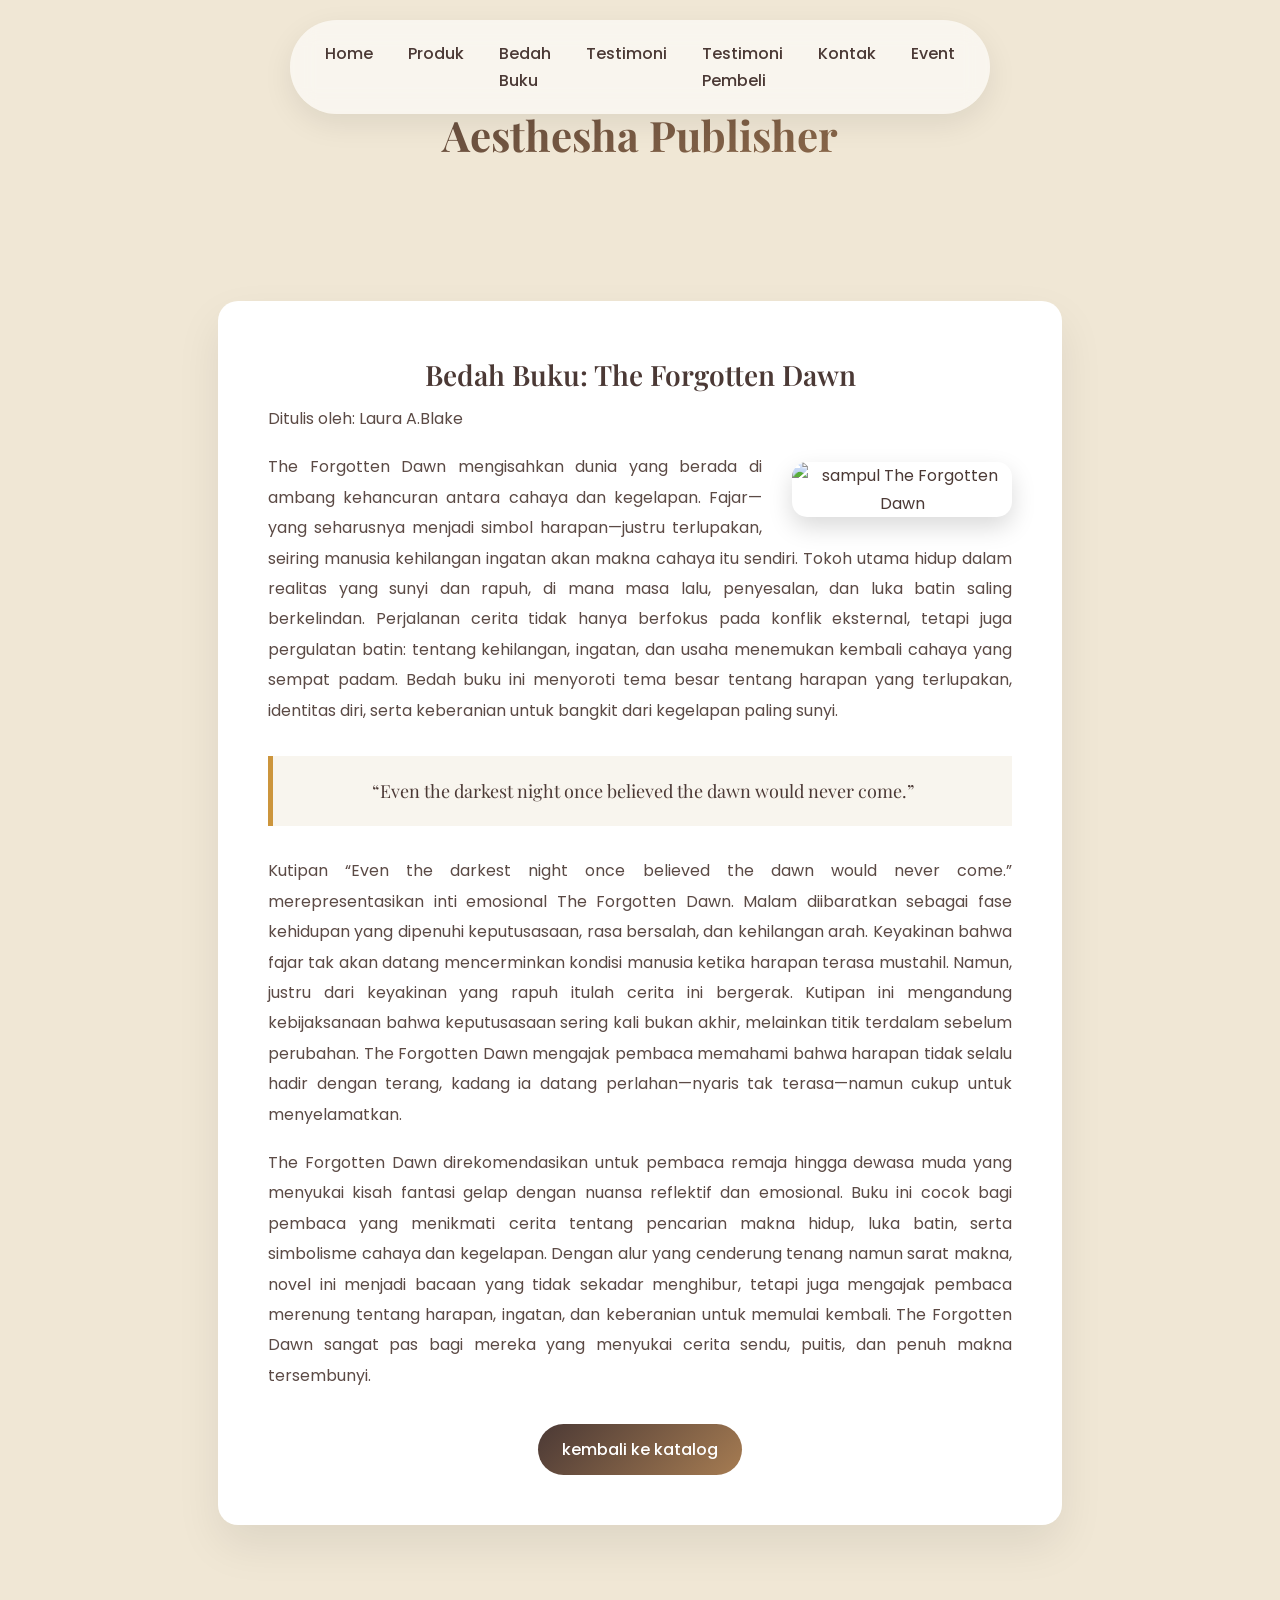
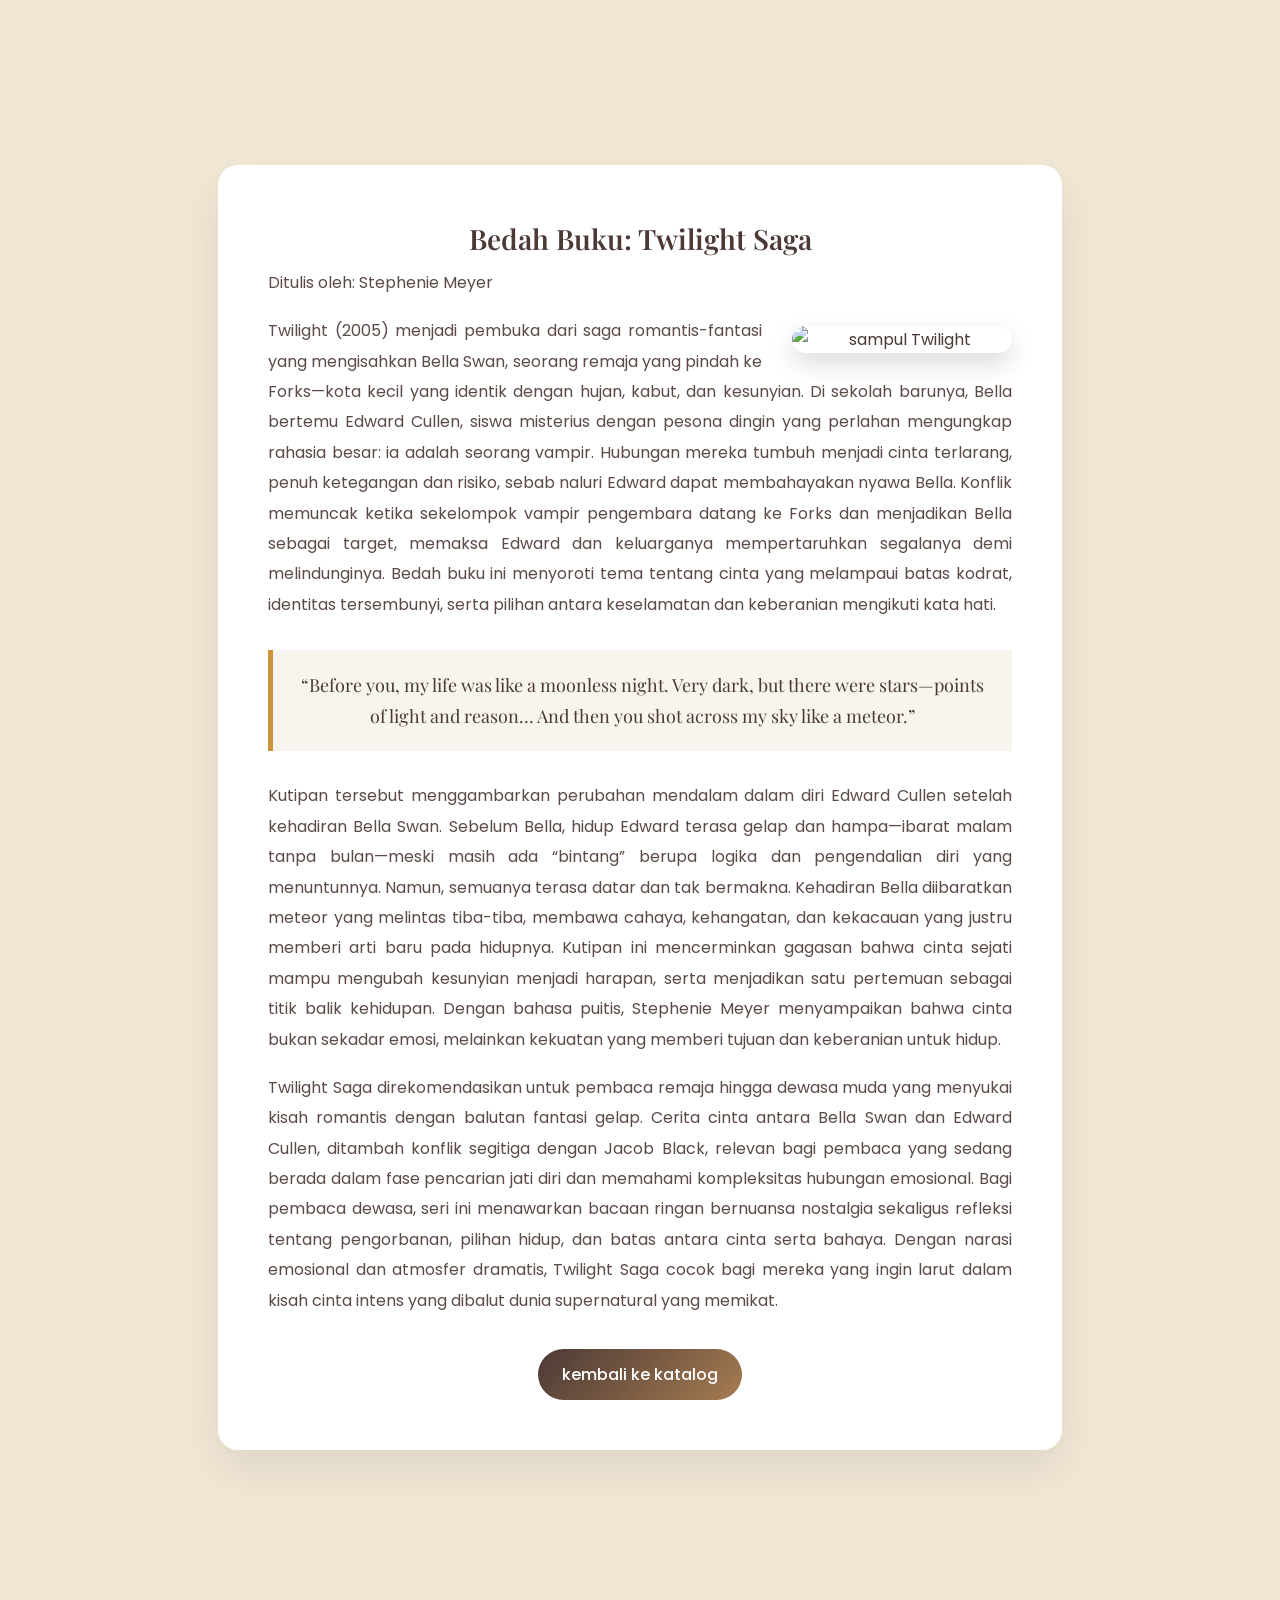
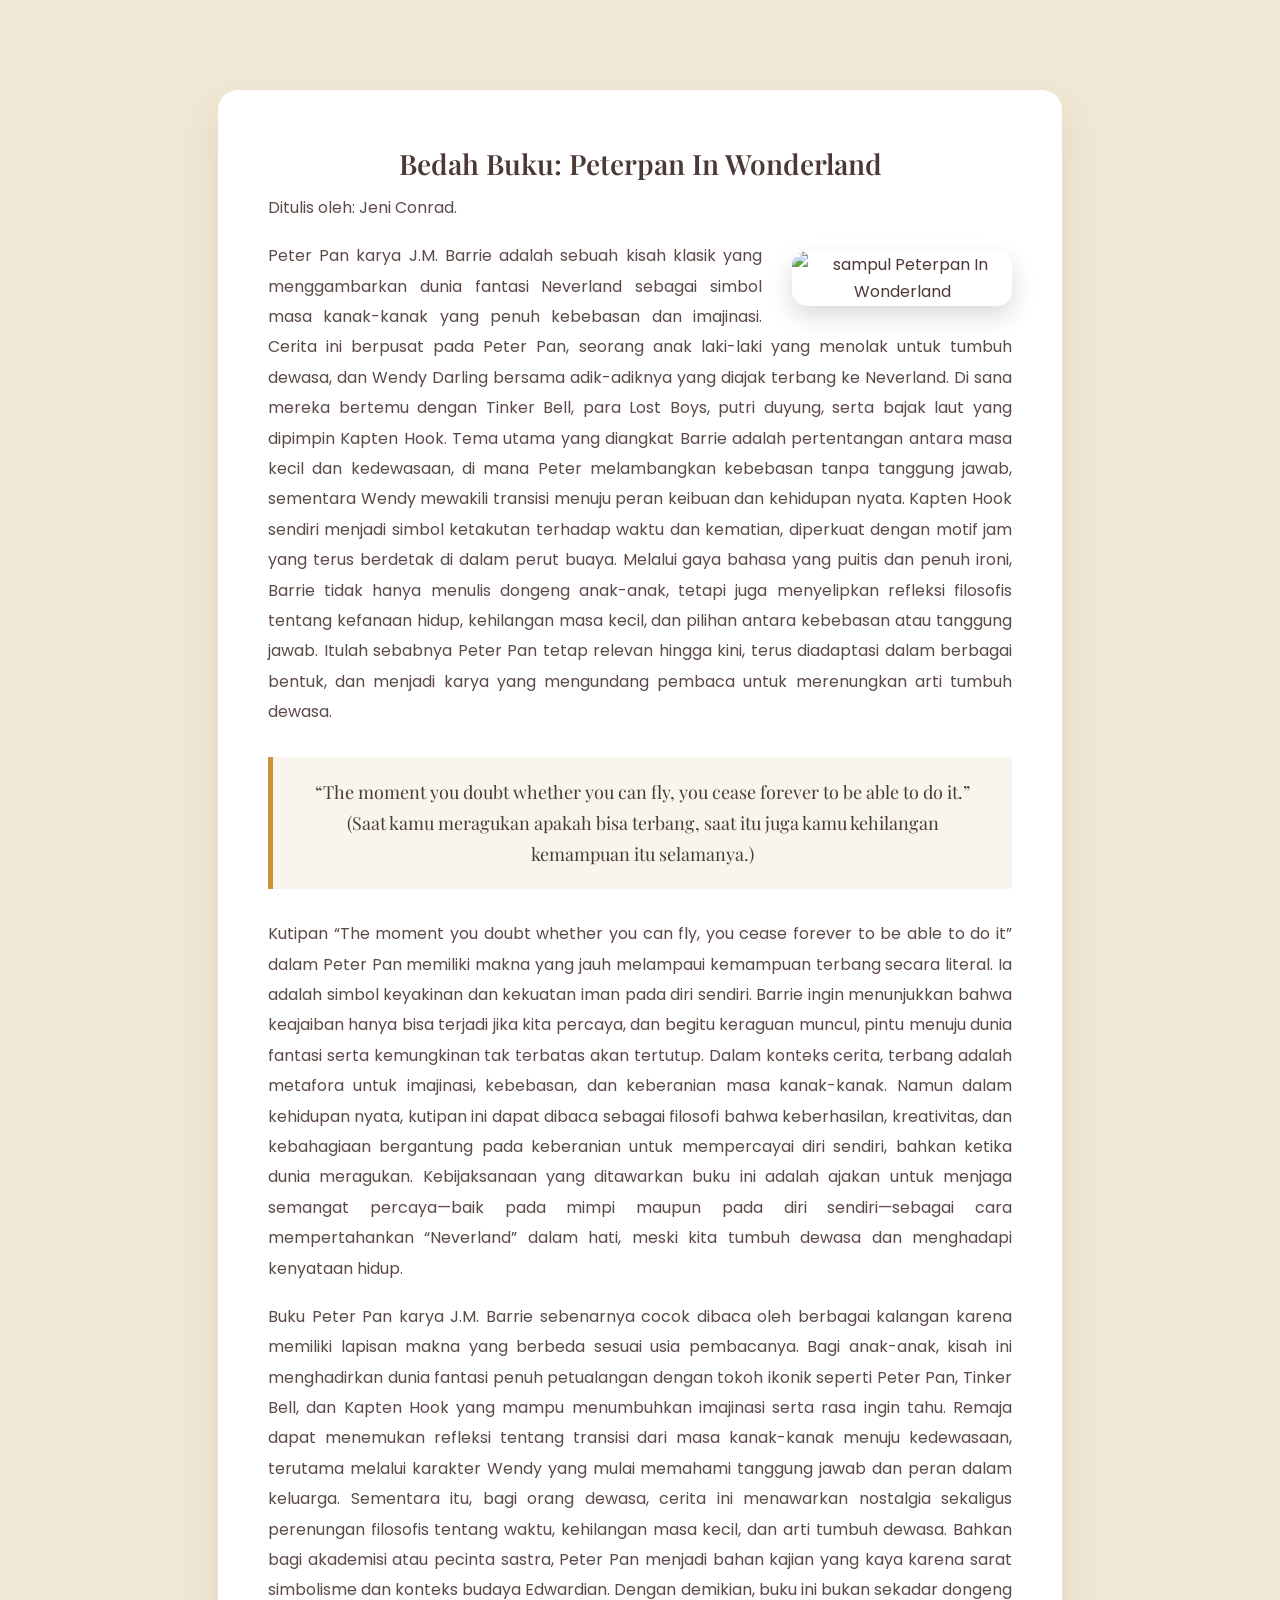
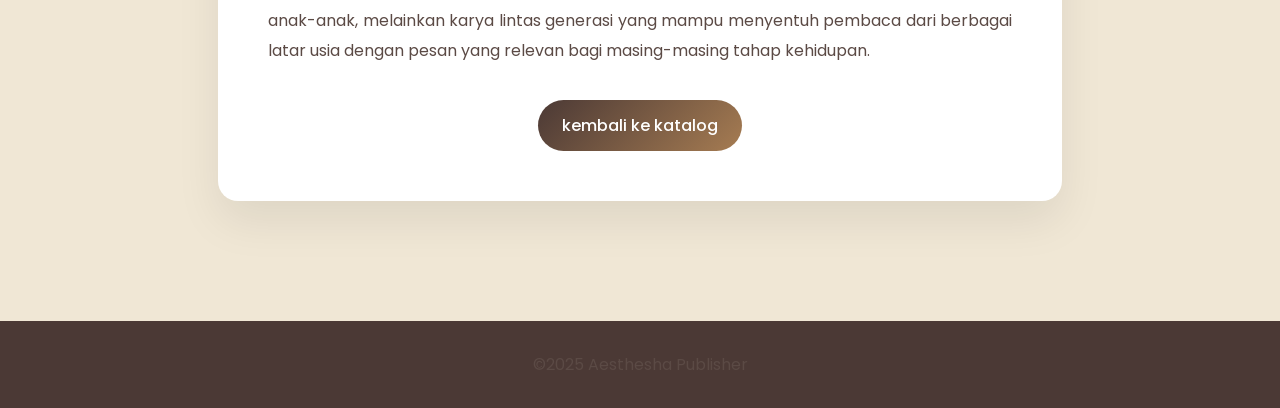
==== commit af8e0d06: "Update bedah-buku.html" ====
--- a/bedah-buku.html
+++ b/bedah-buku.html
@@ -77,7 +77,7 @@
 <nav>
     <a href="index.html">Home</a>
     <a href="produk.html">Produk</a>
-    <a href="bedahbuku.html">Bedah Buku</a>
+    <a href="bedah-buku.html">Bedah Buku</a>
     <a href="testimoni.html">Testimoni</a>
     <a href="tampil-testimoni.html">Testimoni Pembeli</a>
     <a href="kontak.html">Kontak</a>
@@ -168,3 +168,4 @@
 </footer>
 </body>
 </html>
+
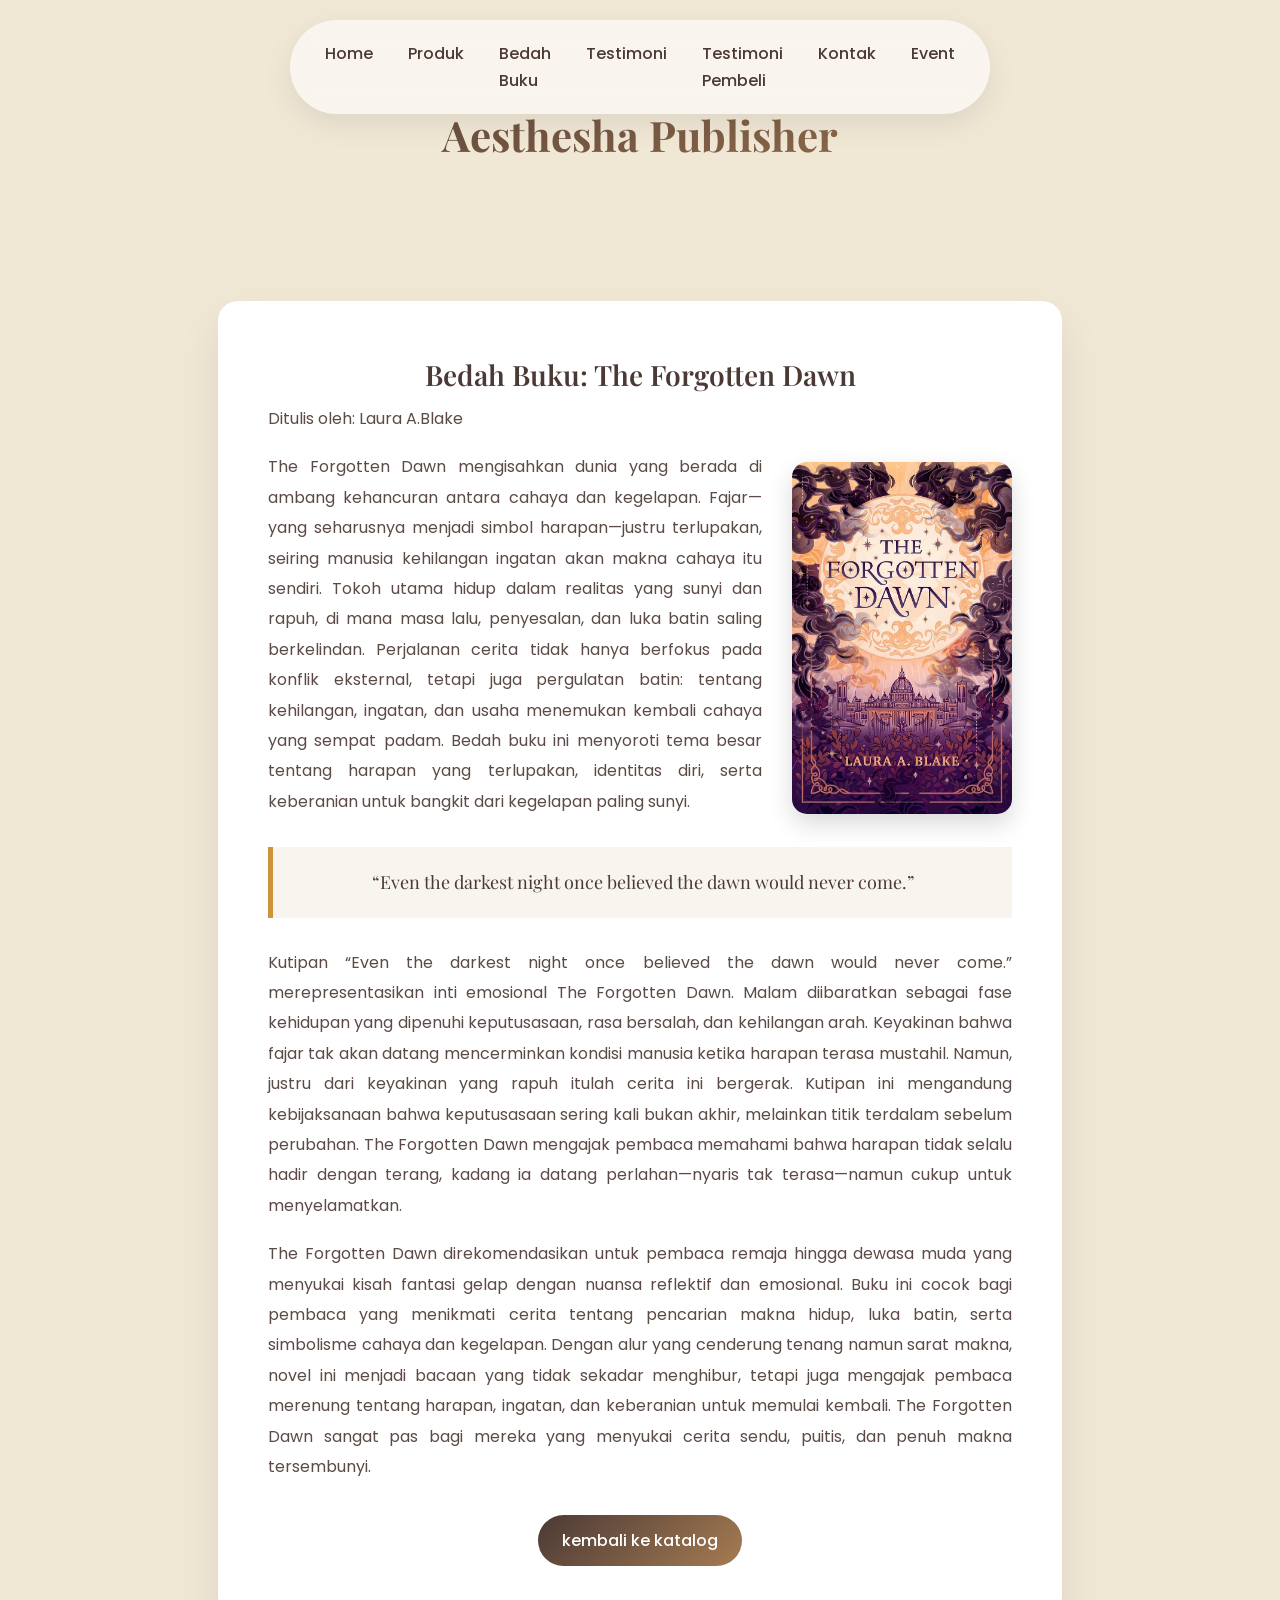
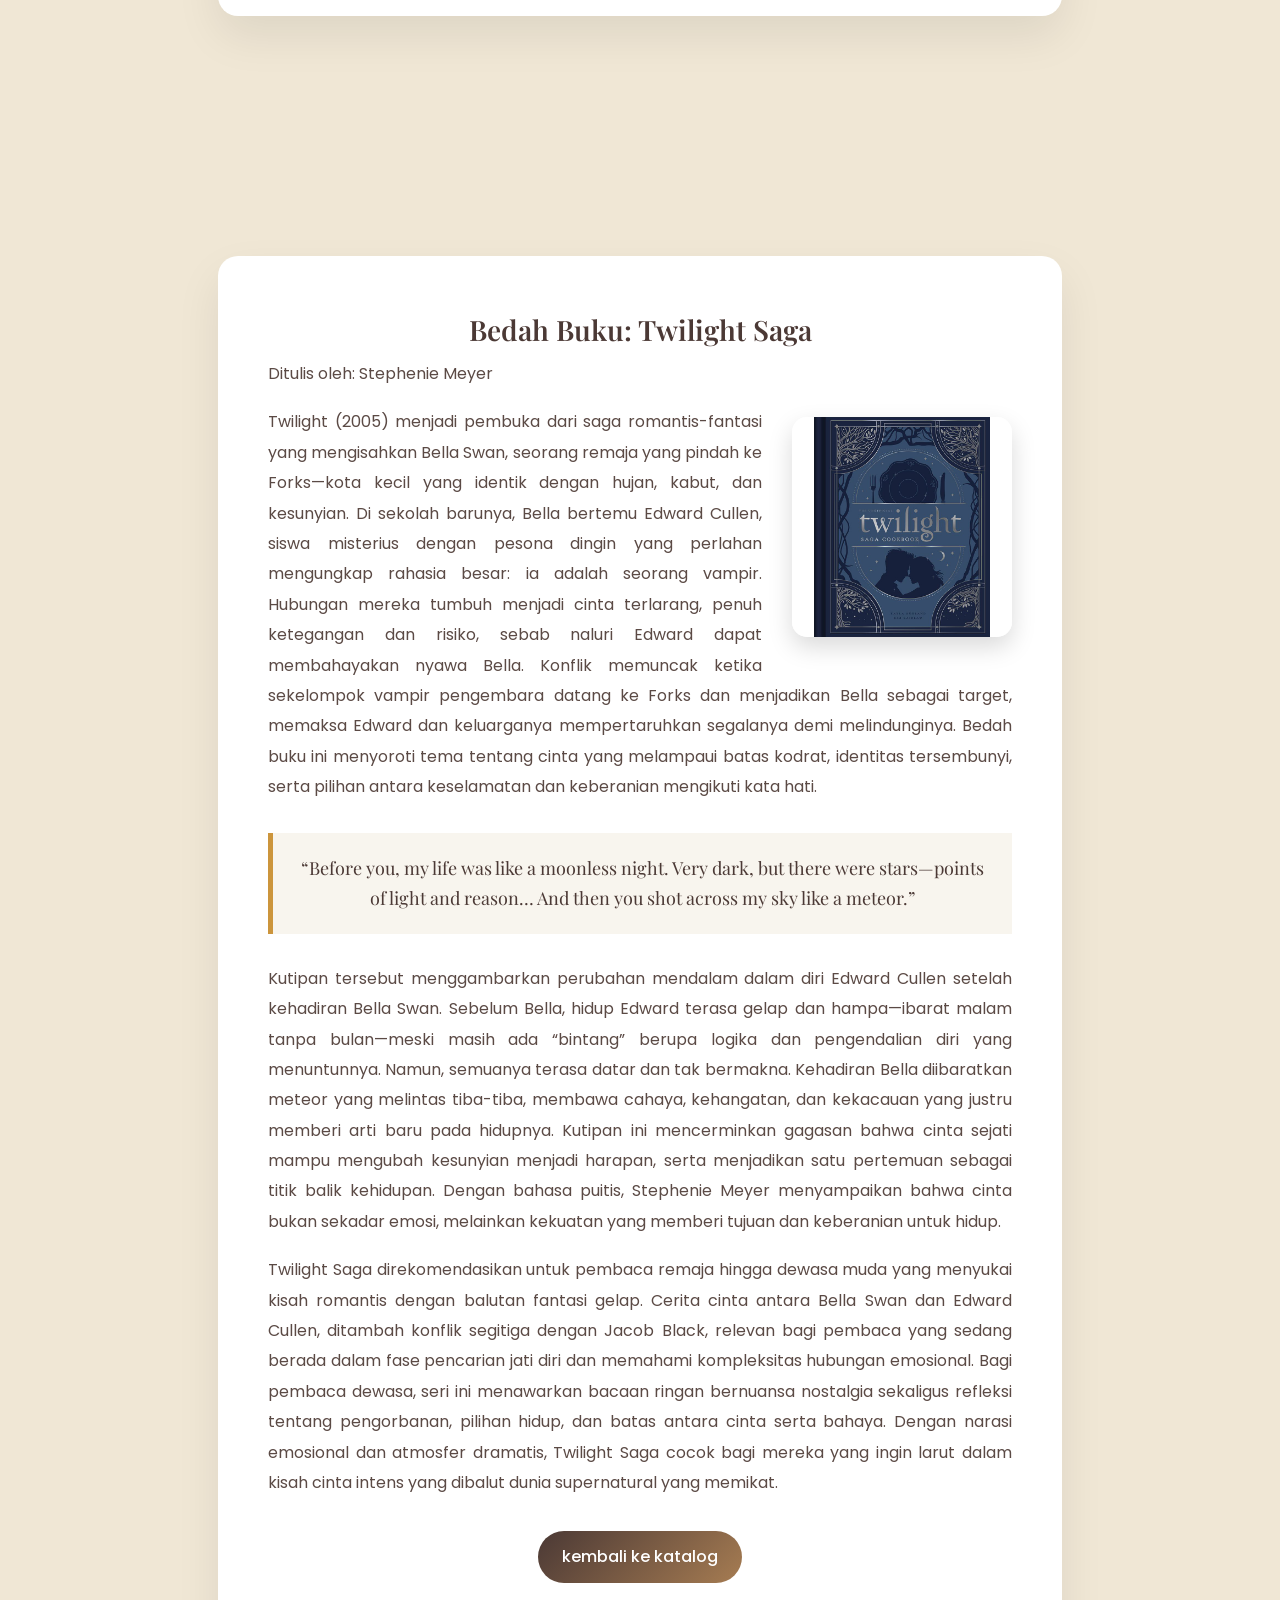
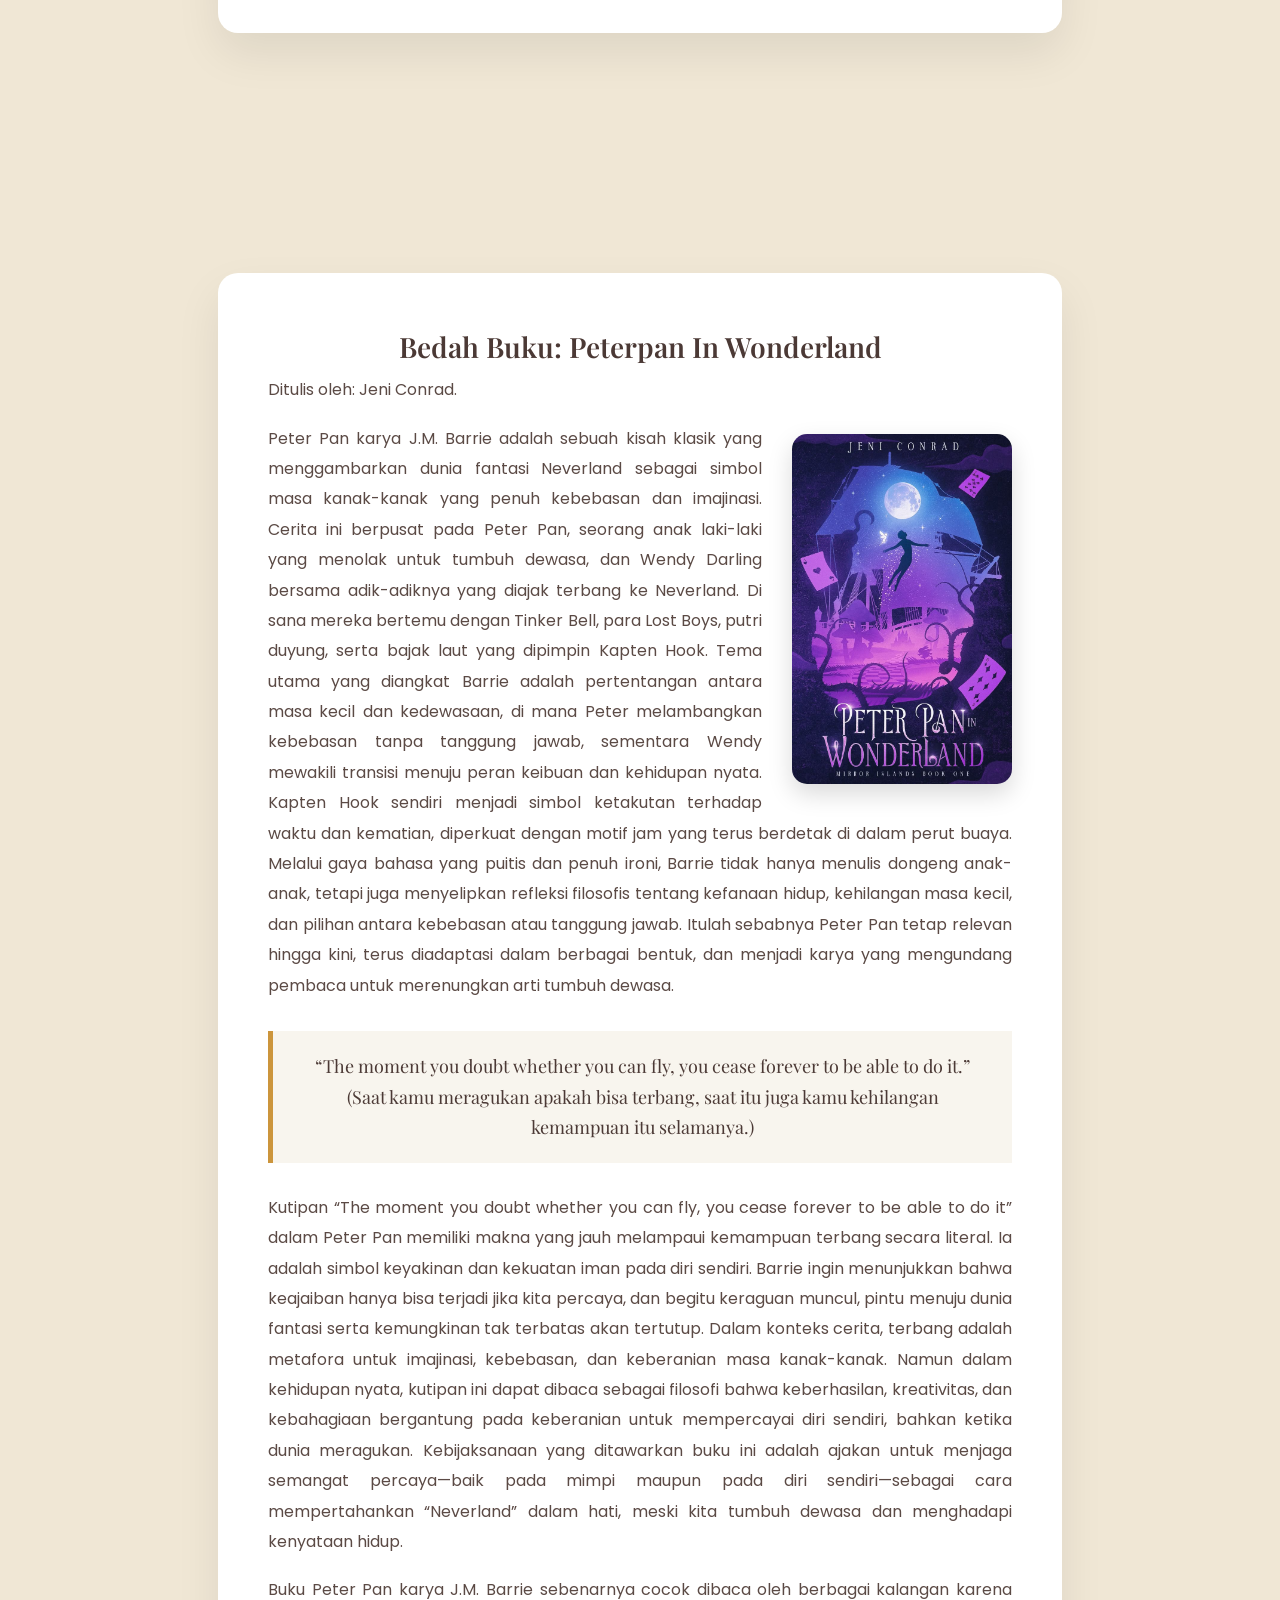
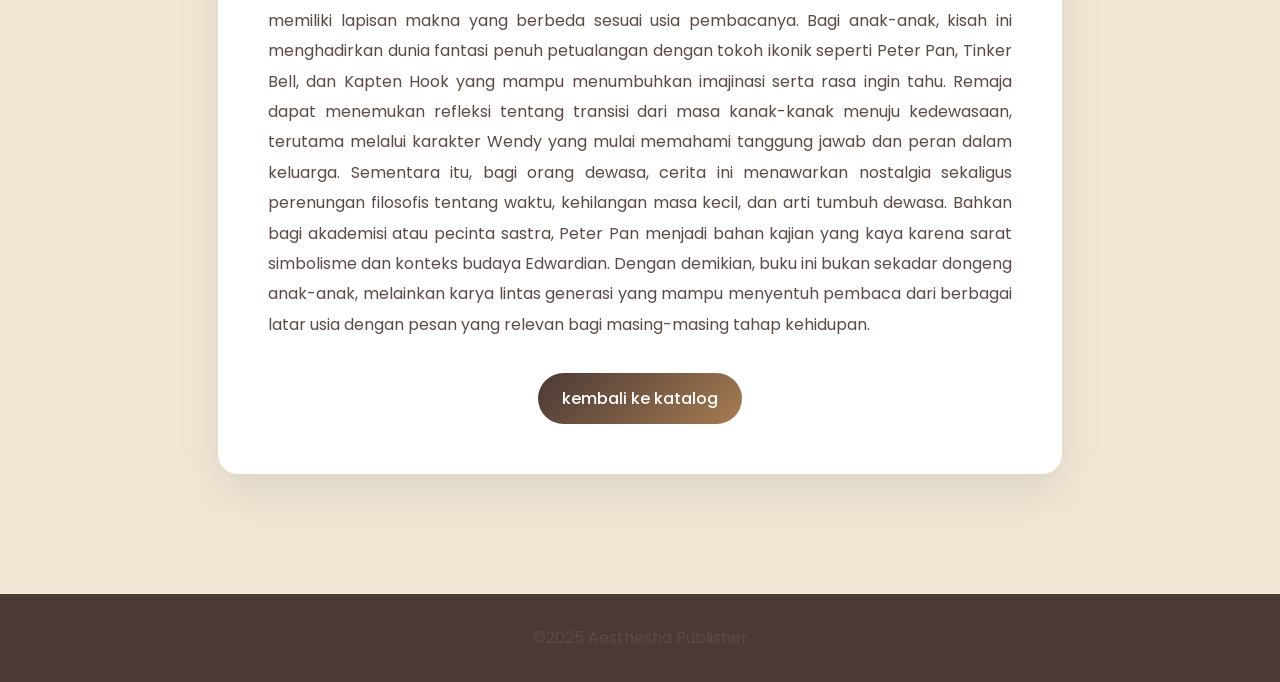
==== commit e4030e86: "Update bedah-buku.html" ====
--- a/bedah-buku.html
+++ b/bedah-buku.html
@@ -90,7 +90,7 @@
     <h2>Bedah Buku: The Forgotten Dawn</h2>
     <p class="Penulis">Ditulis oleh: Laura A.Blake </p>
 
-    <img src="image/The Forgotten Dawn.jpg" alt="sampul The Forgotten Dawn" class="sampul">
+    <img src="The Forgotten Dawn.jpg" alt="sampul The Forgotten Dawn" class="sampul">
 
     <p>
         The Forgotten Dawn mengisahkan dunia yang berada di ambang kehancuran antara cahaya dan kegelapan. Fajar—yang seharusnya menjadi simbol harapan—justru terlupakan, seiring manusia kehilangan ingatan akan makna cahaya itu sendiri. Tokoh utama hidup dalam realitas yang sunyi dan rapuh, di mana masa lalu, penyesalan, dan luka batin saling berkelindan. Perjalanan cerita tidak hanya berfokus pada konflik eksternal, tetapi juga pergulatan batin: tentang kehilangan, ingatan, dan usaha menemukan kembali cahaya yang sempat padam. Bedah buku ini menyoroti tema besar tentang harapan yang terlupakan, identitas diri, serta keberanian untuk bangkit dari kegelapan paling sunyi.
@@ -117,7 +117,7 @@
     <h2>Bedah Buku: Twilight Saga</h2>
     <p class="Penulis">Ditulis oleh: Stephenie Meyer</p>
 
-    <img src="image/twilight.jpg" alt="sampul Twilight" class="sampul">
+    <img src="twilight.jpg" alt="sampul Twilight" class="sampul">
 
     <p>
         Twilight (2005) menjadi pembuka dari saga romantis-fantasi yang mengisahkan Bella Swan, seorang remaja yang pindah ke Forks—kota kecil yang identik dengan hujan, kabut, dan kesunyian. Di sekolah barunya, Bella bertemu Edward Cullen, siswa misterius dengan pesona dingin yang perlahan mengungkap rahasia besar: ia adalah seorang vampir. Hubungan mereka tumbuh menjadi cinta terlarang, penuh ketegangan dan risiko, sebab naluri Edward dapat membahayakan nyawa Bella. Konflik memuncak ketika sekelompok vampir pengembara datang ke Forks dan menjadikan Bella sebagai target, memaksa Edward dan keluarganya mempertaruhkan segalanya demi melindunginya. Bedah buku ini menyoroti tema tentang cinta yang melampaui batas kodrat, identitas tersembunyi, serta pilihan antara keselamatan dan keberanian mengikuti kata hati.
@@ -146,7 +146,7 @@
     <h2>Bedah Buku: Peterpan In Wonderland</h2>
     <p class="Penulis">Ditulis oleh: Jeni Conrad.</p>
 
-    <image src="image/peterpan.jpg" alt="sampul Peterpan In Wonderland" class="sampul"></image>
+    <image src="peterpan.jpg" alt="sampul Peterpan In Wonderland" class="sampul"></image>
 
     <p> Peter Pan karya J.M. Barrie adalah sebuah kisah klasik yang menggambarkan dunia fantasi Neverland sebagai simbol masa kanak-kanak yang penuh kebebasan dan imajinasi. Cerita ini berpusat pada Peter Pan, seorang anak laki-laki yang menolak untuk tumbuh dewasa, dan Wendy Darling bersama adik-adiknya yang diajak terbang ke Neverland. Di sana mereka bertemu dengan Tinker Bell, para Lost Boys, putri duyung, serta bajak laut yang dipimpin Kapten Hook. Tema utama yang diangkat Barrie adalah pertentangan antara masa kecil dan kedewasaan, di mana Peter melambangkan kebebasan tanpa tanggung jawab, sementara Wendy mewakili transisi menuju peran keibuan dan kehidupan nyata. Kapten Hook sendiri menjadi simbol ketakutan terhadap waktu dan kematian, diperkuat dengan motif jam yang terus berdetak di dalam perut buaya. Melalui gaya bahasa yang puitis dan penuh ironi, Barrie tidak hanya menulis dongeng anak-anak, tetapi juga menyelipkan refleksi filosofis tentang kefanaan hidup, kehilangan masa kecil, dan pilihan antara kebebasan atau tanggung jawab. Itulah sebabnya Peter Pan tetap relevan hingga kini, terus diadaptasi dalam berbagai bentuk, dan menjadi karya yang mengundang pembaca untuk merenungkan arti tumbuh dewasa.</p>
 
@@ -169,3 +169,4 @@
 </body>
 </html>
 
+
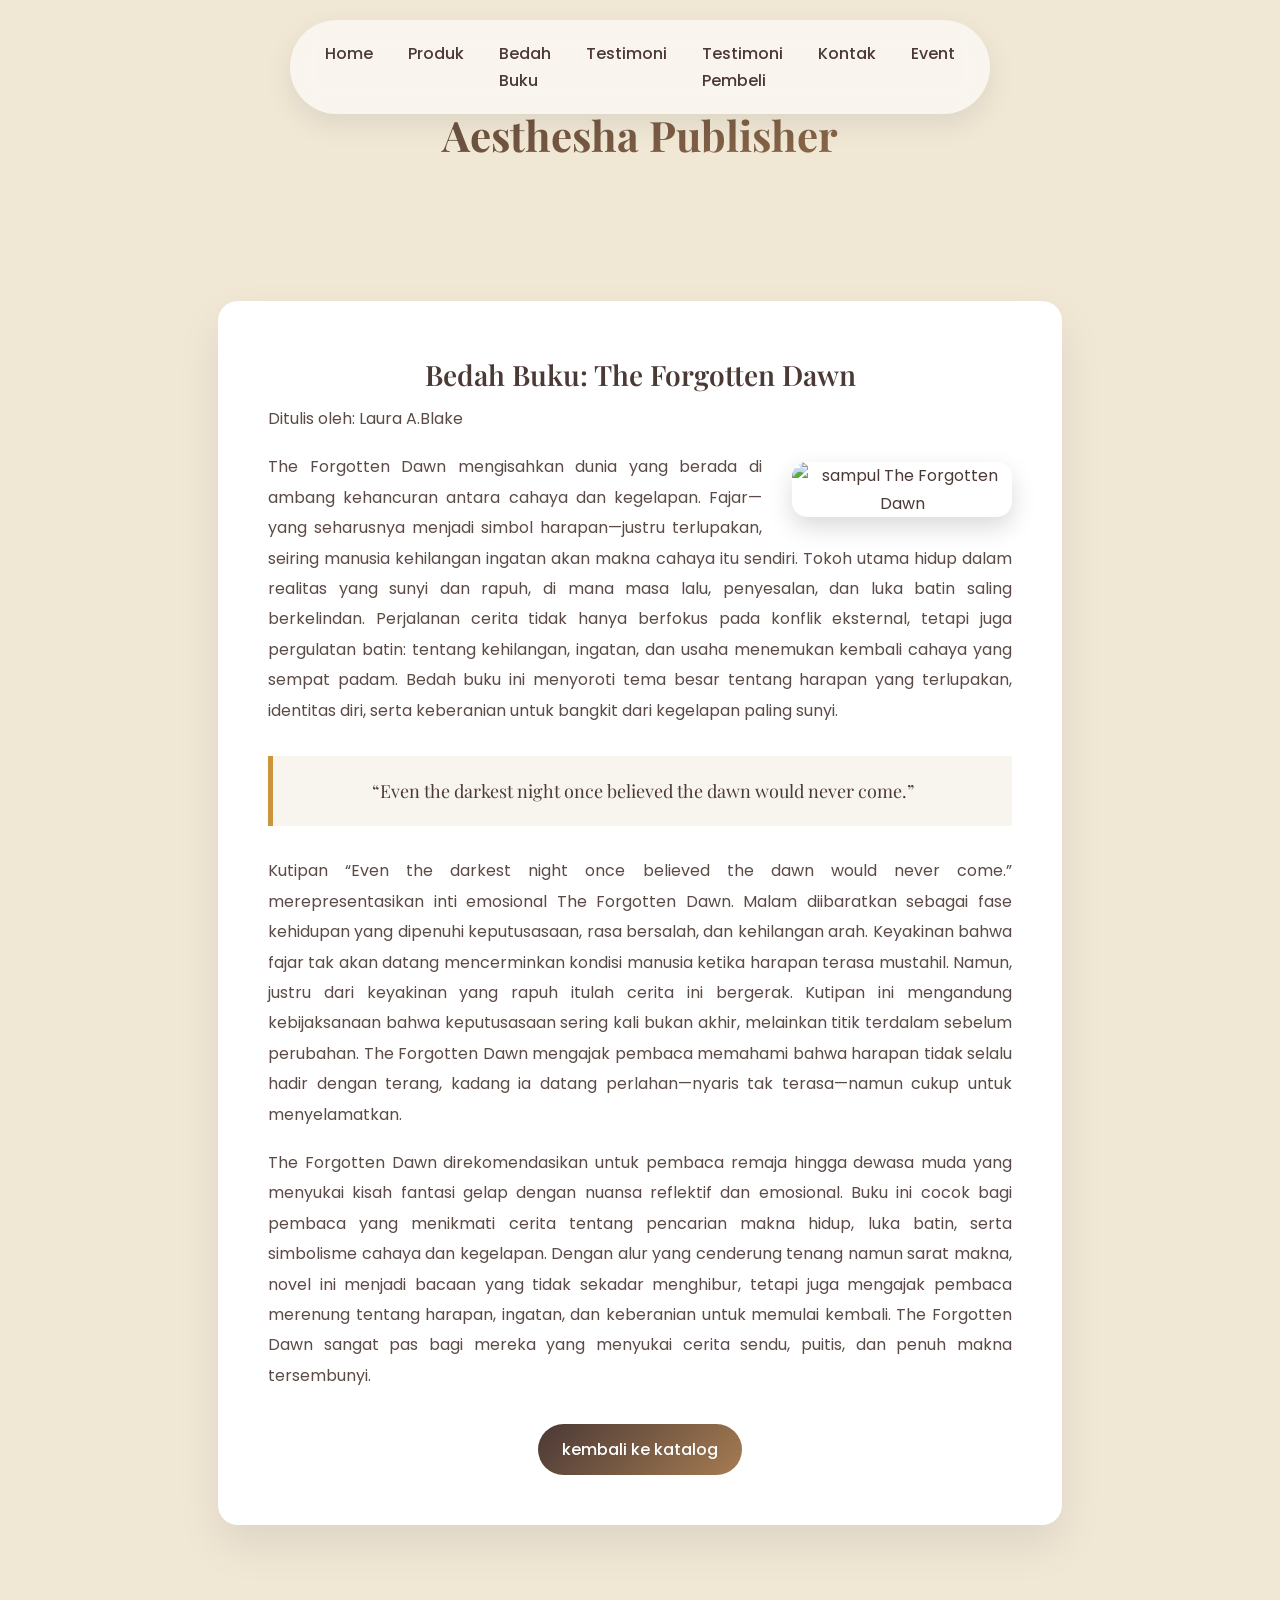
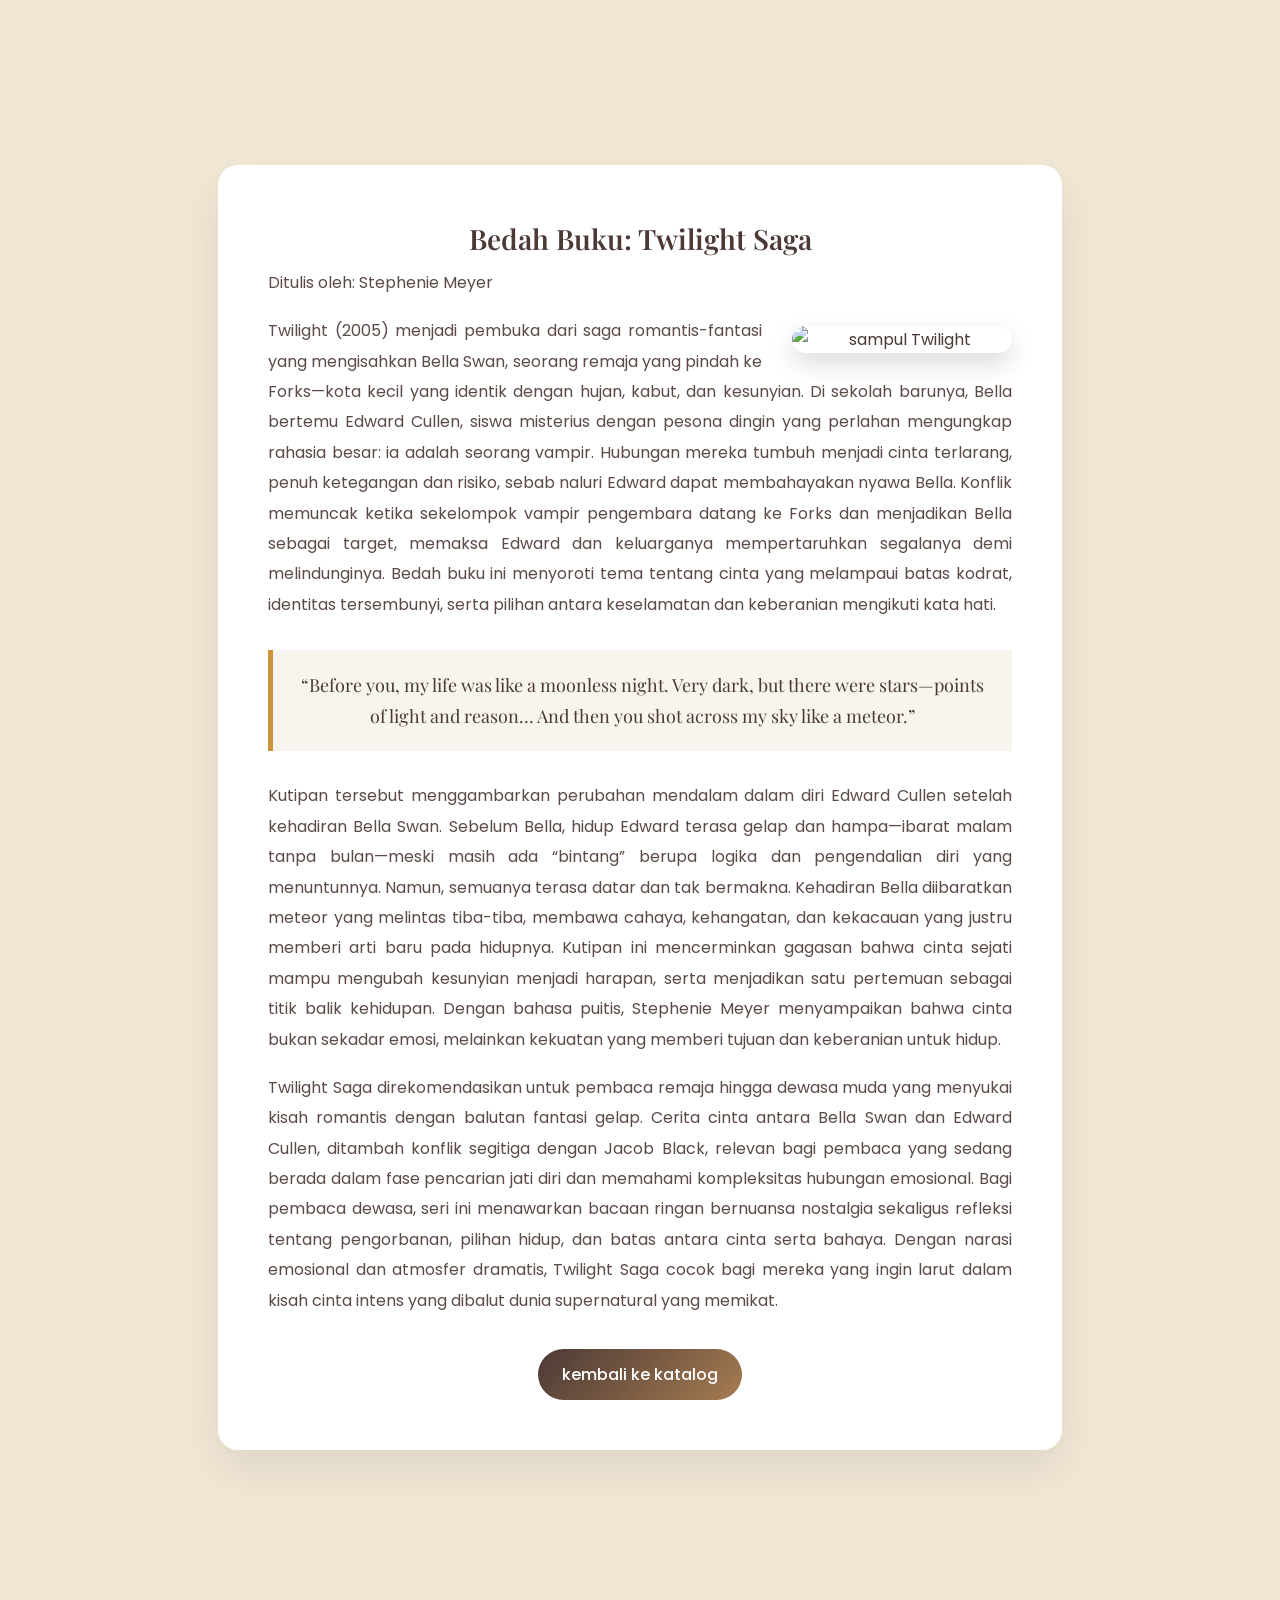
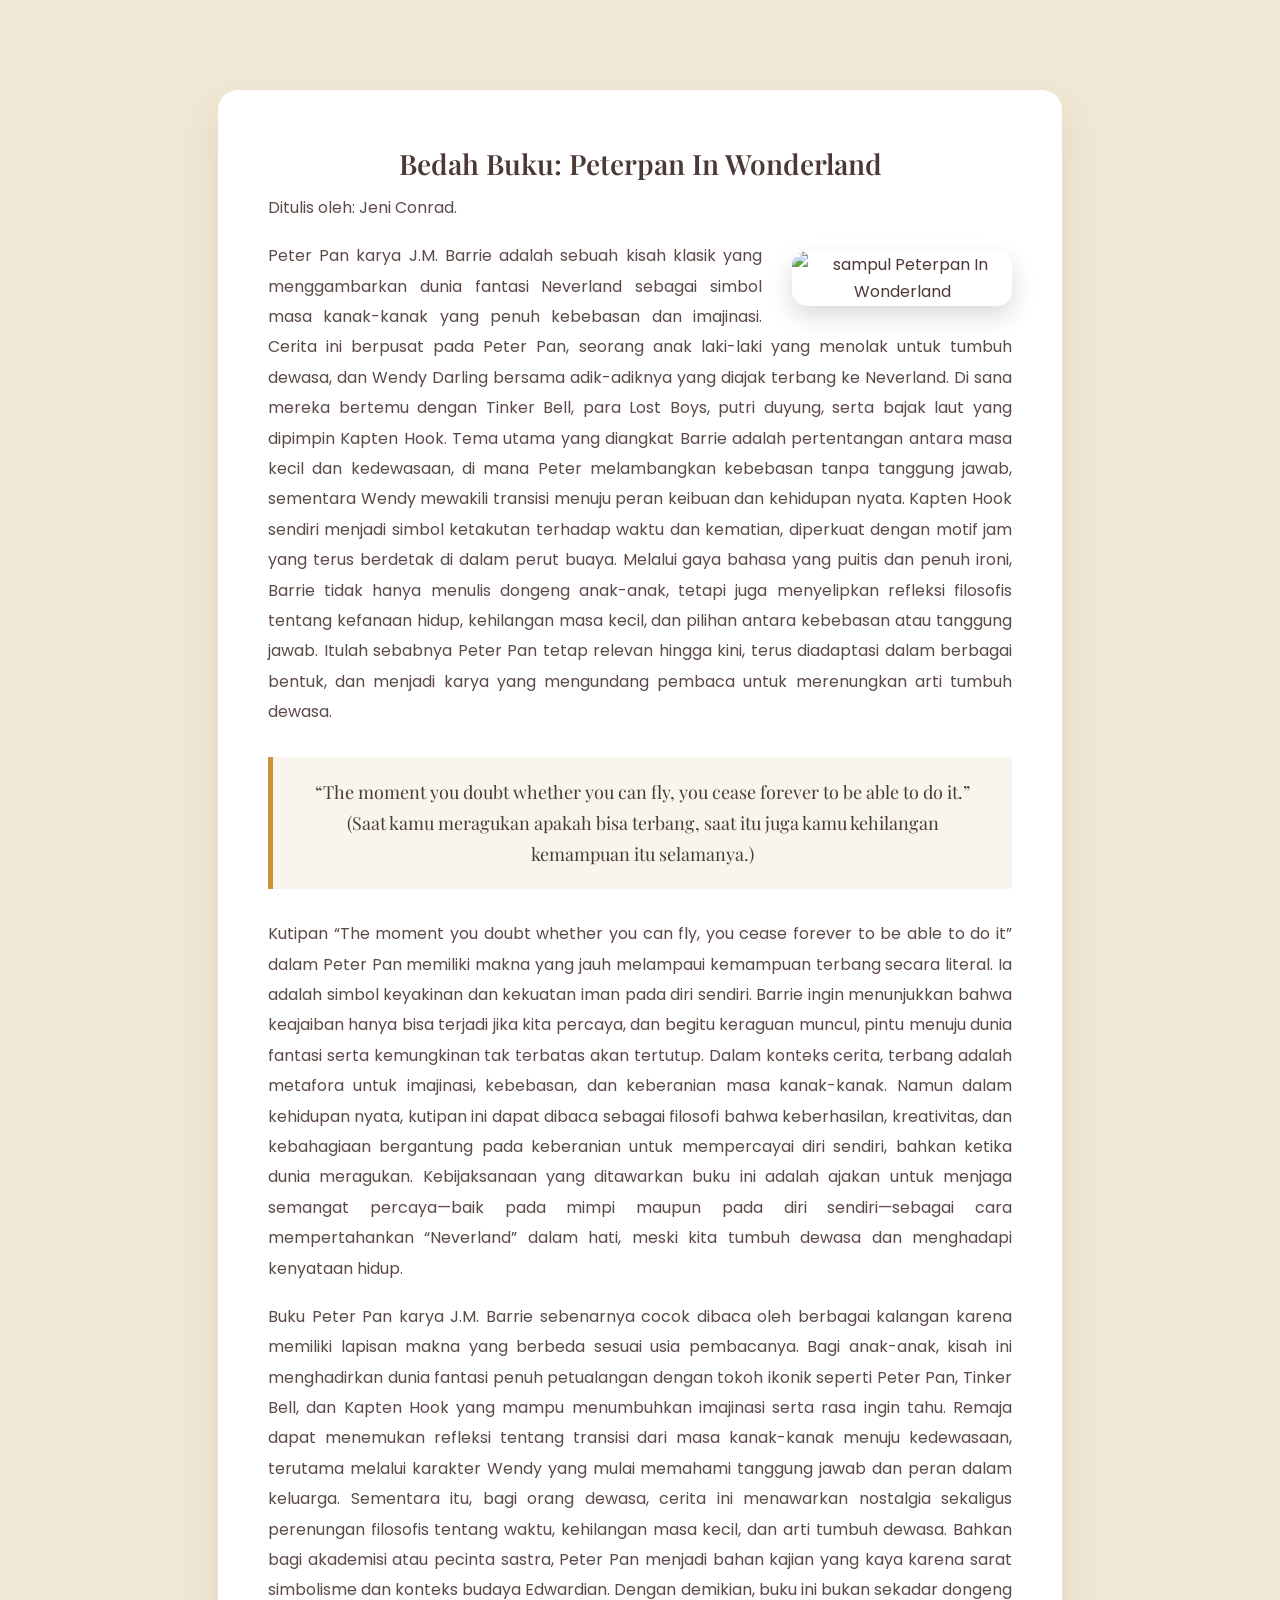
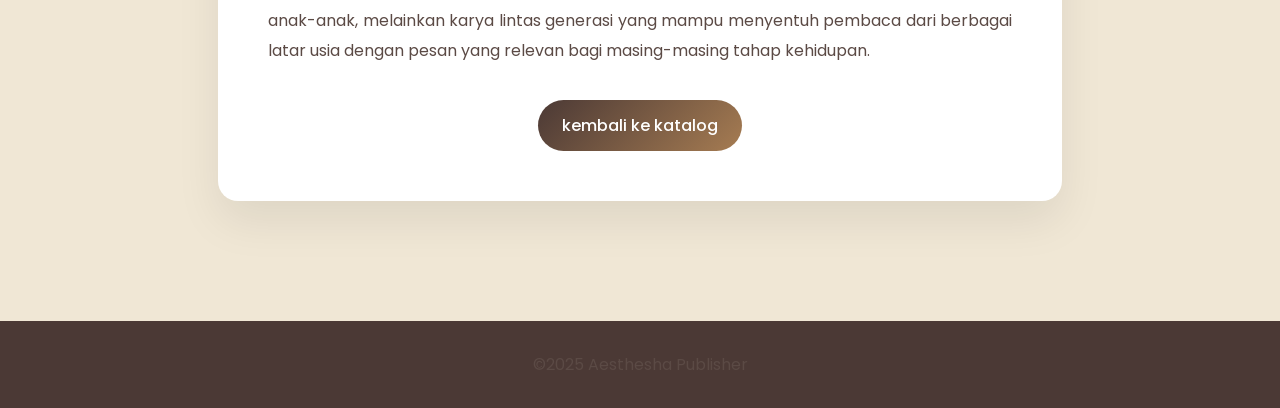
==== commit 22c10742: "Update bedah-buku.html" ====
--- a/bedah-buku.html
+++ b/bedah-buku.html
@@ -90,7 +90,7 @@
     <h2>Bedah Buku: The Forgotten Dawn</h2>
     <p class="Penulis">Ditulis oleh: Laura A.Blake </p>
 
-    <img src="The Forgotten Dawn.jpg" alt="sampul The Forgotten Dawn" class="sampul">
+    <img src="https://i.pinimg.com/736x/47/5f/40/475f4037d1df064b68d51516ee148b96.jpg" alt="sampul The Forgotten Dawn" class="sampul">
 
     <p>
         The Forgotten Dawn mengisahkan dunia yang berada di ambang kehancuran antara cahaya dan kegelapan. Fajar—yang seharusnya menjadi simbol harapan—justru terlupakan, seiring manusia kehilangan ingatan akan makna cahaya itu sendiri. Tokoh utama hidup dalam realitas yang sunyi dan rapuh, di mana masa lalu, penyesalan, dan luka batin saling berkelindan. Perjalanan cerita tidak hanya berfokus pada konflik eksternal, tetapi juga pergulatan batin: tentang kehilangan, ingatan, dan usaha menemukan kembali cahaya yang sempat padam. Bedah buku ini menyoroti tema besar tentang harapan yang terlupakan, identitas diri, serta keberanian untuk bangkit dari kegelapan paling sunyi.
@@ -117,7 +117,7 @@
     <h2>Bedah Buku: Twilight Saga</h2>
     <p class="Penulis">Ditulis oleh: Stephenie Meyer</p>
 
-    <img src="twilight.jpg" alt="sampul Twilight" class="sampul">
+    <img src="https://i.pinimg.com/1200x/c3/92/91/c3929125b2116561dc582aafb2487558.jpg" alt="sampul Twilight" class="sampul">
 
     <p>
         Twilight (2005) menjadi pembuka dari saga romantis-fantasi yang mengisahkan Bella Swan, seorang remaja yang pindah ke Forks—kota kecil yang identik dengan hujan, kabut, dan kesunyian. Di sekolah barunya, Bella bertemu Edward Cullen, siswa misterius dengan pesona dingin yang perlahan mengungkap rahasia besar: ia adalah seorang vampir. Hubungan mereka tumbuh menjadi cinta terlarang, penuh ketegangan dan risiko, sebab naluri Edward dapat membahayakan nyawa Bella. Konflik memuncak ketika sekelompok vampir pengembara datang ke Forks dan menjadikan Bella sebagai target, memaksa Edward dan keluarganya mempertaruhkan segalanya demi melindunginya. Bedah buku ini menyoroti tema tentang cinta yang melampaui batas kodrat, identitas tersembunyi, serta pilihan antara keselamatan dan keberanian mengikuti kata hati.
@@ -146,7 +146,7 @@
     <h2>Bedah Buku: Peterpan In Wonderland</h2>
     <p class="Penulis">Ditulis oleh: Jeni Conrad.</p>
 
-    <image src="peterpan.jpg" alt="sampul Peterpan In Wonderland" class="sampul"></image>
+    <image src="https://i.pinimg.com/736x/c6/9e/43/c69e438a159dfdaca9a6adc22ba38048.jpg" alt="sampul Peterpan In Wonderland" class="sampul"></image>
 
     <p> Peter Pan karya J.M. Barrie adalah sebuah kisah klasik yang menggambarkan dunia fantasi Neverland sebagai simbol masa kanak-kanak yang penuh kebebasan dan imajinasi. Cerita ini berpusat pada Peter Pan, seorang anak laki-laki yang menolak untuk tumbuh dewasa, dan Wendy Darling bersama adik-adiknya yang diajak terbang ke Neverland. Di sana mereka bertemu dengan Tinker Bell, para Lost Boys, putri duyung, serta bajak laut yang dipimpin Kapten Hook. Tema utama yang diangkat Barrie adalah pertentangan antara masa kecil dan kedewasaan, di mana Peter melambangkan kebebasan tanpa tanggung jawab, sementara Wendy mewakili transisi menuju peran keibuan dan kehidupan nyata. Kapten Hook sendiri menjadi simbol ketakutan terhadap waktu dan kematian, diperkuat dengan motif jam yang terus berdetak di dalam perut buaya. Melalui gaya bahasa yang puitis dan penuh ironi, Barrie tidak hanya menulis dongeng anak-anak, tetapi juga menyelipkan refleksi filosofis tentang kefanaan hidup, kehilangan masa kecil, dan pilihan antara kebebasan atau tanggung jawab. Itulah sebabnya Peter Pan tetap relevan hingga kini, terus diadaptasi dalam berbagai bentuk, dan menjadi karya yang mengundang pembaca untuk merenungkan arti tumbuh dewasa.</p>
 
@@ -170,3 +170,4 @@
 </html>
 
 
+
